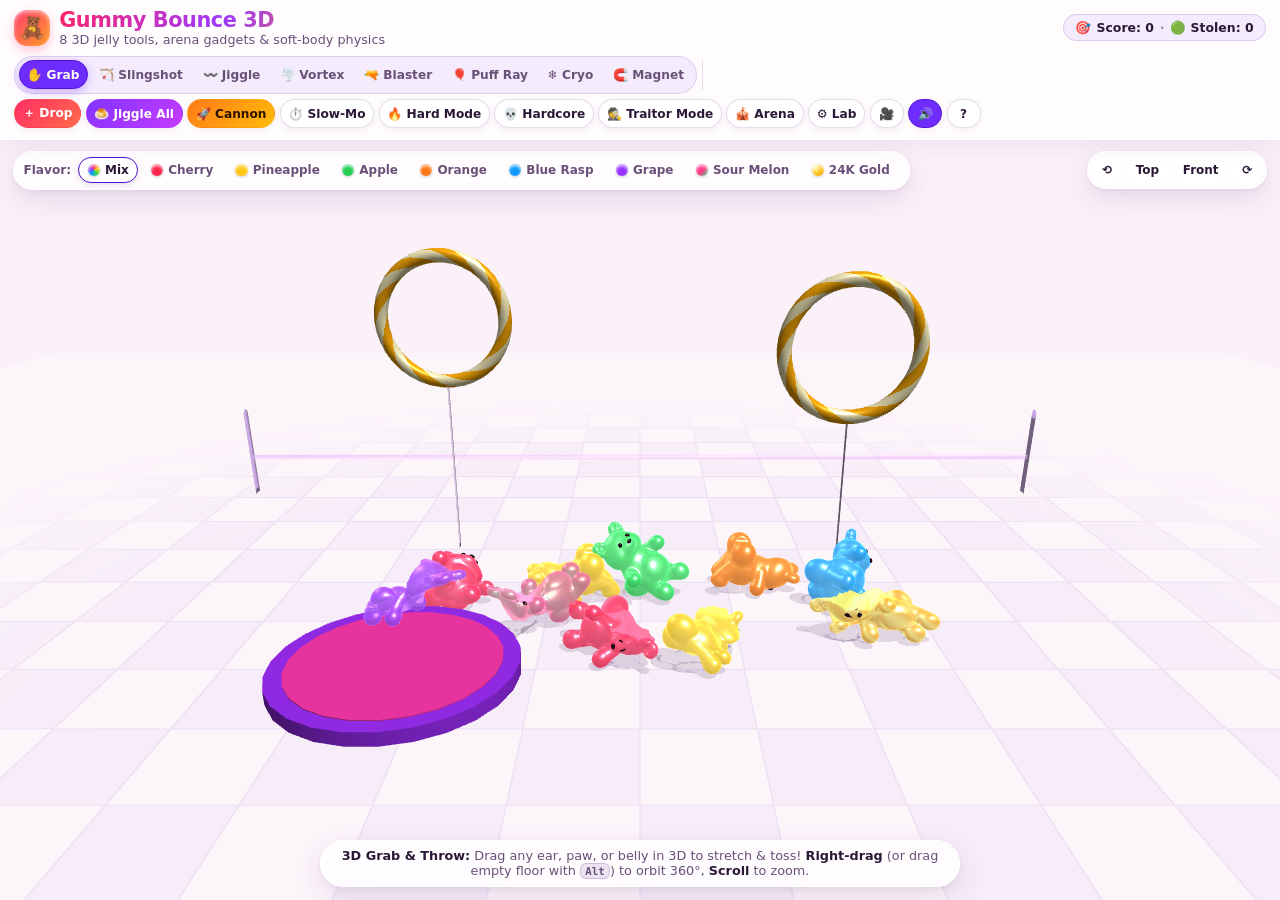
==== index.html @ 7313642c "Initial commit: Gummy Bounce 3D" ====
<!DOCTYPE html>
<html lang="en">
<head>
  <meta charset="utf-8">
  <meta name="viewport" content="width=device-width, initial-scale=1.0">
  <title>Gummy Bounce 3D — Squish, Jiggle &amp; Launch 3D Gummy Bears</title>
  <link rel="stylesheet" href="styles.css">
  <script type="module">
    if (!Object.hasOwn(HTMLElement.prototype, 'popover')) {
      import('https://unpkg.com/@oddbird/popover-polyfill@latest/dist/popover.min.js');
    }
    if (!('commandForElement' in HTMLButtonElement.prototype)) {
      import('https://esm.run/invokers-polyfill');
    }
  </script>
  <script defer src="audio.js"></script>
  <script defer src="mesh3d.js"></script>
  <script defer src="physics3d.js"></script>
  <script defer src="renderer3d.js"></script>
  <script defer src="app.js"></script>
</head>
<body>
  <header class="top-bar">
    <div class="brand">
      <span class="brand-icon" aria-hidden="true">🧸</span>
      <div class="brand-text">
        <h1>Gummy Bounce 3D</h1>
        <p class="subtitle">8 3D jelly tools, arena gadgets &amp; soft-body physics</p>
      </div>
    </div>

    <div class="score-badge" aria-label="Ring score and stolen bears">
      <span aria-hidden="true">🎯</span>
      <span>Score: <strong id="hoop-score">0</strong></span>
      <span id="combo-pill" class="combo-pill" hidden>x1</span>
      <span class="badge-sep" aria-hidden="true">·</span>
      <span id="stolen-badge-wrap" title="Bears stolen (60s Normal, 10s Hard, 4–7s Hardcore)"><span id="thief-badge-dot" aria-hidden="true">🟢</span> Stolen: <strong id="stolen-count">0</strong></span>
    </div>

    <div class="toolbar" id="main-toolbar" role="toolbar" focusgroup="toolbar wrap" aria-label="3D Gummy bear tools and arena actions" aria-controls="gummy-canvas">
      <div class="tool-group" role="group" aria-label="3D Interaction Tools">
        <button type="button" class="tool-btn" data-mode="grab" aria-pressed="true" title="Grab, stretch &amp; throw 3D limbs (Key 1)">
          <span aria-hidden="true">✋</span> Grab
        </button>
        <button type="button" class="tool-btn" data-mode="slingshot" aria-pressed="false" title="3D Slingshot catapult with arc preview (Key 2)">
          <span aria-hidden="true">🏹</span> Slingshot
        </button>
        <button type="button" class="tool-btn" data-mode="wave" aria-pressed="false" title="3D Bass-drop jiggle shockwaves (Key 3)">
          <span aria-hidden="true">〰️</span> Jiggle
        </button>
        <button type="button" class="tool-btn" data-mode="vortex" aria-pressed="false" title="3D Cotton-candy tornado funnel (Key 4)">
          <span aria-hidden="true">🌪️</span> Vortex
        </button>
        <button type="button" class="tool-btn" data-mode="gatling" aria-pressed="false" title="Rapid-fire 3D gummy blaster (Key 5)">
          <span aria-hidden="true">🔫</span> Blaster
        </button>
        <button type="button" class="tool-btn" data-mode="puff" aria-pressed="false" title="Puff inflate ray — over-inflate to pop into 3 mini bears! Alt to shrink (Key 6)">
          <span aria-hidden="true">🎈</span> Puff Ray
        </button>
        <button type="button" class="tool-btn" data-mode="cryo" aria-pressed="false" title="Cryo freeze into icy candy &amp; click to shatter (Key 7)">
          <span aria-hidden="true">❄️</span> Cryo
        </button>
        <button type="button" class="tool-btn" data-mode="magnet" aria-pressed="false" title="3D Magnet orb — clump bears &amp; release for Supernova blast! (Key 8)">
          <span aria-hidden="true">🧲</span> Magnet
        </button>
      </div>

      <span class="toolbar-sep" role="separator" aria-orientation="vertical"></span>

      <div class="action-group" role="group" aria-label="Quick Actions and Settings">
        <button type="button" id="btn-spawn" class="action-btn primary" title="Drop a new 3D gummy bear (Key N)">
          <span aria-hidden="true">＋</span> Drop
        </button>
        <button type="button" id="btn-jiggle-all" class="action-btn jelly" title="Jiggle every 3D bear at once (Space or Key J)">
          <span aria-hidden="true">🍮</span> Jiggle All
        </button>
        <button type="button" id="btn-launch-random" class="action-btn launch" title="Launch a bear toward the 3D hoops (Key L)">
          <span aria-hidden="true">🚀</span> Cannon
        </button>
        <button type="button" id="btn-slowmo" class="action-btn" aria-pressed="false" title="Bullet-time 0.28x slow motion (Key T)">
          <span aria-hidden="true">⏱️</span> Slow-Mo
        </button>
        <button type="button" id="btn-hard-mode" class="action-btn hard-mode-btn" aria-pressed="false" title="Hard Mode: Fast Red Man steals a bear every 10s! (Key H)">
          <span aria-hidden="true">🔥</span> Hard Mode
        </button>
        <button type="button" id="btn-hardcore-mode" class="action-btn hardcore-mode-btn" aria-pressed="false" title="Hardcore Mode: Red Man spawns every 4–7s — click him to shoo him away! (Key K)">
          <span aria-hidden="true">💀</span> Hardcore
        </button>
        <button type="button" id="btn-traitor-mode" class="action-btn traitor-mode-btn" aria-pressed="false" title="Traitor Mode: Spot the secret cannibal bear &amp; call the Purple Man! (Key M)">
          <span aria-hidden="true">🕵️</span> Traitor Mode
        </button>
        <button type="button" class="action-btn" commandfor="arena-popover" command="toggle-popover" title="Toggle 3D trampoline, sweeper, hoops, neon mode &amp; sugar coat">
          <span aria-hidden="true">🎪</span> Arena
        </button>
        <button type="button" class="action-btn" commandfor="jelly-lab-popover" command="toggle-popover" title="Tune 3D squishiness, bounce, gravity &amp; size">
          <span aria-hidden="true">⚙️</span> Lab
        </button>
        <button type="button" id="btn-cam-reset" class="icon-btn" aria-label="Reset 3D camera view" title="Reset 3D camera view (Key R)">
          <span aria-hidden="true">🎥</span>
        </button>
        <button type="button" id="btn-sound" class="icon-btn" aria-label="Sound effects" aria-pressed="true" title="Toggle sound effects">
          <span id="sound-icon" aria-hidden="true">🔊</span>
        </button>
        <button type="button" class="icon-btn" commandfor="help-popover" command="toggle-popover" aria-label="Controls and shortcuts" title="Controls and shortcuts">
          <span aria-hidden="true">?</span>
        </button>
      </div>
    </div>
  </header>

  <main class="stage-wrap">
    <canvas id="gummy-canvas" aria-label="3D interactive gummy bear physics arena. Use the 8 tools to grab, slingshot, jiggle, tornado-spin, rapid-fire, inflate, cryo-freeze, or magnet-launch 3D gummy bears. Right-drag or Alt-drag to orbit the 3D camera, scroll to zoom."></canvas>

    <aside class="flavor-dock" aria-label="3D Gummy bear flavors">
      <span class="dock-label">Flavor:</span>
      <div class="flavor-list" role="group" aria-label="Choose flavor to drop">
        <button type="button" class="flavor-chip" data-flavor="random" aria-pressed="true">
          <span class="swatch swatch-mix" aria-hidden="true"></span> Mix
        </button>
        <button type="button" class="flavor-chip" data-flavor="cherry" aria-pressed="false">
          <span class="swatch swatch-cherry" aria-hidden="true"></span> Cherry
        </button>
        <button type="button" class="flavor-chip" data-flavor="pineapple" aria-pressed="false">
          <span class="swatch swatch-pineapple" aria-hidden="true"></span> Pineapple
        </button>
        <button type="button" class="flavor-chip" data-flavor="apple" aria-pressed="false">
          <span class="swatch swatch-apple" aria-hidden="true"></span> Apple
        </button>
        <button type="button" class="flavor-chip" data-flavor="orange" aria-pressed="false">
          <span class="swatch swatch-orange" aria-hidden="true"></span> Orange
        </button>
        <button type="button" class="flavor-chip" data-flavor="raspberry" aria-pressed="false">
          <span class="swatch swatch-raspberry" aria-hidden="true"></span> Blue Rasp
        </button>
        <button type="button" class="flavor-chip" data-flavor="grape" aria-pressed="false">
          <span class="swatch swatch-grape" aria-hidden="true"></span> Grape
        </button>
        <button type="button" class="flavor-chip" data-flavor="watermelon" aria-pressed="false">
          <span class="swatch swatch-watermelon" aria-hidden="true"></span> Sour Melon
        </button>
        <button type="button" class="flavor-chip" data-flavor="gold" aria-pressed="false">
          <span class="swatch swatch-gold" aria-hidden="true"></span> 24K Gold
        </button>
      </div>
    </aside>

    <div class="camera-hud" aria-label="3D Camera quick controls">
      <button type="button" id="cam-left" class="cam-pill-btn" aria-label="Orbit camera left" title="Orbit left">⟲</button>
      <button type="button" id="cam-top" class="cam-pill-btn" aria-label="Top-down angle" title="Top angle">Top</button>
      <button type="button" id="cam-front" class="cam-pill-btn" aria-label="Front studio angle" title="Front angle">Front</button>
      <button type="button" id="cam-right" class="cam-pill-btn" aria-label="Orbit camera right" title="Orbit right">⟳</button>
    </div>

    <div id="traitor-hud" class="traitor-hud" role="region" aria-label="Traitor Mode Detective Bar" hidden>
      <span class="traitor-chip"><span aria-hidden="true">🕵️</span> Traitor Mode</span>
      <span id="traitor-suspect-text" class="traitor-suspect-text">Click a bear to mark suspect</span>
      <button type="button" id="btn-call-purple" class="purple-call-btn" title="Call the Purple Man to collect your suspected gummy bear (Key P)">
        <span aria-hidden="true">🟣</span> Call Purple Man
      </button>
    </div>

    <div id="hardcore-hud" class="hardcore-hud" role="region" aria-label="Hardcore Mode Defense Status" hidden>
      <span class="hardcore-chip"><span aria-hidden="true">💀</span> Hardcore (4–7s)</span>
      <span class="hardcore-status-text">Click the Red Man to shoo him away!</span>
      <span class="badge-sep" aria-hidden="true">·</span>
      <span>Repelled: <strong id="repelled-count">0</strong></span>
      <span class="badge-sep" aria-hidden="true">·</span>
      <span>Yellow Gifts: <strong id="yellow-gift-count">0</strong></span>
    </div>

    <p class="hint-pill" id="mode-hint">
      <strong>3D Grab &amp; Throw:</strong> Drag any ear, paw, or belly in 3D to stretch &amp; toss! <strong>Right-drag</strong> (or drag empty floor with <kbd>Alt</kbd>) to orbit 360°, <strong>Scroll</strong> to zoom.
    </p>
  </main>

  <div id="arena-popover" class="candy-popover" popover="auto">
    <h2>3D Arena Gadgets &amp; Style</h2>
    <div class="toggle-grid">
      <button type="button" id="tog-trampoline" class="gadget-toggle" aria-pressed="true">
        <span aria-hidden="true">🟣</span> Jelly Trampoline
      </button>
      <button type="button" id="tog-sweeper" class="gadget-toggle" aria-pressed="false">
        <span aria-hidden="true">🎡</span> Candy Sweeper Bar
      </button>
      <button type="button" id="tog-hoops" class="gadget-toggle" aria-pressed="true">
        <span aria-hidden="true">🎯</span> 3D Golden Hoops
      </button>
      <button type="button" id="tog-sugar" class="gadget-toggle" aria-pressed="false">
        <span aria-hidden="true">✨</span> Sour Sugar Coat
      </button>
      <button type="button" id="tog-neon" class="gadget-toggle" aria-pressed="false">
        <span aria-hidden="true">🌙</span> Neon Rave Mode
      </button>
      <button type="button" id="tog-hard-mode" class="gadget-toggle hard-toggle" aria-pressed="false">
        <span aria-hidden="true">🔥</span> Hard Mode (10s Red)
      </button>
      <button type="button" id="tog-hardcore-mode" class="gadget-toggle hardcore-toggle" aria-pressed="false">
        <span aria-hidden="true">💀</span> Hardcore (4–7s Click!)
      </button>
      <button type="button" id="tog-traitor-mode" class="gadget-toggle traitor-toggle" aria-pressed="false">
        <span aria-hidden="true">🕵️</span> Traitor Mode (60s)
      </button>
      <button type="button" id="btn-party-rain" class="gadget-action">
        <span aria-hidden="true">🎉</span> Gummy Rain (x8)
      </button>
      <button type="button" id="btn-summon-green" class="gadget-action green-action">
        <span aria-hidden="true">🏃‍♂️</span> Summon Bear Thief
      </button>
    </div>
  </div>

  <div id="jelly-lab-popover" class="candy-popover" popover="auto">
    <h2>3D Jelly Lab</h2>
    <div class="control-row">
      <label for="slider-jiggle">3D Wobble &amp; Squishiness <span id="val-jiggle">Juicy</span></label>
      <input type="range" id="slider-jiggle" min="15" max="95" value="65">
    </div>
    <div class="control-row">
      <label for="slider-bounce">3D Wall &amp; Floor Bounce <span id="val-bounce">78%</span></label>
      <input type="range" id="slider-bounce" min="20" max="98" value="78">
    </div>
    <div class="control-row">
      <label for="slider-gravity">Gravity <span id="val-gravity">1.0x</span></label>
      <input type="range" id="slider-gravity" min="0" max="180" value="100">
    </div>
    <div class="control-row">
      <label for="slider-size">Bear Scale <span id="val-size">1.00x</span></label>
      <input type="range" id="slider-size" min="65" max="155" value="100">
    </div>
    <div class="popover-actions">
      <button type="button" id="btn-zero-g" class="secondary-btn">Toggle Zero-G</button>
      <button type="button" id="btn-reset" class="danger-btn">Reset Pile</button>
    </div>
  </div>

  <div id="help-popover" class="candy-popover" popover="auto">
    <h2>8 3D Tools &amp; Camera Controls</h2>
    <ul class="help-list">
      <li><kbd>1</kbd> <strong>Grab:</strong> Pull ears, paws, snout, or feet in 3D &amp; flick to throw!</li>
      <li><kbd>2</kbd> <strong>Slingshot:</strong> Pull back in 3D to aim the trajectory beads &amp; launch!</li>
      <li><kbd>3</kbd> <strong>Jiggle Wand:</strong> Emit 3D spherical jelly shockwaves.</li>
      <li><kbd>4</kbd> <strong>Vortex:</strong> Summon a 3D cotton-candy tornado funnel!</li>
      <li><kbd>5</kbd> <strong>Blaster:</strong> Hold to rapid-fire 3D gummy bears at your cursor!</li>
      <li><kbd>6</kbd> <strong>Puff Ray:</strong> Inflate giant chonk bears until they POP into 3 mini bears! (<kbd>Alt</kbd> to shrink).</li>
      <li><kbd>7</kbd> <strong>Cryo Ray:</strong> Freeze bears into sliding ice-candy; click or slam to shatter!</li>
      <li><kbd>8</kbd> <strong>Magnet:</strong> Clump bears into a floating 3D ball &amp; release for a Supernova blast!</li>
      <li><strong>3D Camera &amp; Modes:</strong> <strong>Right-drag</strong>, <strong>Middle-drag</strong>, or <kbd>Alt</kbd>+drag to orbit 360°; <strong>Scroll</strong> to zoom; <kbd>R</kbd> resets view; <kbd>T</kbd> toggles Slow-Mo; <kbd>H</kbd> toggles <strong>Hard Mode</strong> (fast Red Man every 10s); <kbd>K</kbd> toggles <strong>Hardcore Mode</strong> (Red Man spawns every 4–7s — click him to make him flee, with a 10% chance he becomes the <strong>Yellow Man</strong> and gifts a bear before the <strong>Obtuse Man</strong> beats him up and runs away!); <kbd>M</kbd> toggles <strong>Traitor Mode</strong> (press <kbd>P</kbd> to <strong>Call Purple Man</strong>); and every <strong>2 minutes</strong>, the <strong>Golden Man</strong> descends from the sky with <strong>2 exclusive White gummy bears</strong>!</li>
    </ul>
  </div>

  <dialog id="victory-dialog" class="victory-dialog" closedby="any" aria-labelledby="victory-title">
    <div class="victory-crown" aria-hidden="true">🏆🟣🧸</div>
    <h2 id="victory-title">You Caught the Traitor!</h2>
    <p id="victory-summary" class="victory-summary">
      The Purple Man hauled away the sneaky Traitor gummy bear and saved your remaining candy crew!
    </p>
    <form method="dialog" class="victory-actions">
      <button type="submit" value="replay" class="victory-btn primary" autofocus>Play Traitor Mode Again</button>
      <button type="submit" value="freeplay" class="victory-btn secondary">Return to Free Play</button>
    </form>
  </dialog>

  <div id="toast-region" class="toast-region" role="region" aria-label="Notifications"></div>

  <p class="visually-hidden">Screen reader announcements</p>
  <div id="toast-live" class="visually-hidden" aria-live="assertive"></div>
  <p id="sr-announcer" class="visually-hidden" role="status" aria-live="polite"></p>
</body>
</html>
---- styles.css ----
@layer reset, base, components;

@layer reset {
  html, body, header, main, aside, div, h1, h2, p, ul, li, span, button, input, label, canvas {
    box-sizing: border-box;
    margin: 0;
    padding: 0;
  }

  ul {
    list-style: none;
  }

  button, input {
    font: inherit;
    color: inherit;
  }
}

@layer base {
  :root {
    --font-ui: "Segoe UI", system-ui, -apple-system, BlinkMacSystemFont, sans-serif;
    --glass-bg: rgb(255 255 255 / 0.80);
    --glass-border: rgb(255 255 255 / 0.94);
    --glass-shadow: 0 10px 28px rgb(105 45 120 / 0.13), 0 2px 6px rgb(105 45 120 / 0.07);
    --ink-strong: #2b1836;
    --ink-muted: #695078;
    --surface-pill: rgb(243 234 252 / 0.88);
    --btn-bg: #ffffff;
    --btn-border: rgb(150 110 180 / 0.24);
    --pressed-bg: #6f2cff;
    --pressed-ink: #ffffff;
    --pressed-border: #5112d6;
    --focus-ring: #7c3aed;
    --radius-pill: 999px;
    --radius-card: 22px;
  }

  :root[data-theme="neon"] {
    --glass-bg: rgb(22 12 38 / 0.82);
    --glass-border: rgb(165 95 255 / 0.34);
    --glass-shadow: 0 12px 32px rgb(0 0 0 / 0.55);
    --ink-strong: #f6eeff;
    --ink-muted: #bba6d9;
    --surface-pill: rgb(38 22 64 / 0.88);
    --btn-bg: rgb(44 26 74 / 0.92);
    --btn-border: rgb(180 120 255 / 0.28);
    --pressed-bg: #b833ff;
    --pressed-ink: #ffffff;
    --pressed-border: #e28cff;
    --focus-ring: #38bdf8;
  }

  html, body {
    block-size: 100dvh;
    inline-size: 100%;
    overflow: hidden;
    font-family: var(--font-ui);
    color: var(--ink-strong);
    background: #fcf1f8;
  }

  body {
    display: flex;
    flex-direction: column;
  }

  button:focus-visible,
  input:focus-visible {
    outline: 3px solid var(--focus-ring);
    outline-offset: 2px;
  }

  kbd {
    display: inline-block;
    padding-block: 0.08em;
    padding-inline: 0.4em;
    font-size: 0.84em;
    font-weight: 700;
    border-radius: 6px;
    background: rgb(130 90 165 / 0.16);
    border: 1px solid rgb(130 90 165 / 0.28);
  }

  .visually-hidden {
    position: absolute;
    inline-size: 1px;
    block-size: 1px;
    overflow: hidden;
    clip-path: inset(50%);
    white-space: nowrap;
  }
}

@layer components {
  .top-bar {
    position: relative;
    z-index: 10;
    display: flex;
    flex-wrap: wrap;
    align-items: center;
    justify-content: space-between;
    gap: 0.5rem 0.85rem;
    padding-block: 0.55rem;
    padding-inline: 0.9rem;
    background: var(--glass-bg);
    backdrop-filter: blur(16px);
    border-block-end: 1px solid var(--glass-border);
    box-shadow: 0 4px 20px rgb(80 30 100 / 0.08);
  }

  .brand {
    display: flex;
    align-items: center;
    gap: 0.55rem;
  }

  .brand-icon {
    display: grid;
    place-items: center;
    min-inline-size: 2.25rem;
    min-block-size: 2.25rem;
    font-size: 1.35rem;
    border-radius: 13px;
    background: linear-gradient(135deg, #ff3d6e, #ff9924);
    box-shadow: inset 0 2px 4px rgb(255 255 255 / 0.6), 0 4px 10px rgb(255 61 110 / 0.3);
  }

  .brand-text h1 {
    font-size: clamp(1rem, 0.9rem + 0.55vw, 1.3rem);
    font-weight: 800;
    letter-spacing: -0.02em;
    line-height: 1.1;
    background: linear-gradient(120deg, #ff2468, #9e38ff, #ff8400);
    -webkit-background-clip: text;
    background-clip: text;
    color: transparent;
  }

  .subtitle {
    font-size: clamp(0.7rem, 0.66rem + 0.18vw, 0.8rem);
    color: var(--ink-muted);
    font-weight: 500;
  }

  .score-badge {
    display: inline-flex;
    align-items: center;
    gap: 0.36rem;
    padding-block: 0.3rem;
    padding-inline: 0.68rem;
    border-radius: var(--radius-pill);
    background: var(--surface-pill);
    border: 1px solid var(--btn-border);
    font-size: 0.78rem;
    font-weight: 700;
  }

  .badge-sep {
    opacity: 0.45;
  }

  .combo-pill:not([hidden]) {
    display: inline-block;
    padding-block: 0.08rem;
    padding-inline: 0.44rem;
    border-radius: var(--radius-pill);
    background: linear-gradient(135deg, #ff7b00, #ffcc00);
    color: #2c1200;
    font-size: 0.75rem;
    font-weight: 800;
  }

  .toolbar {
    display: flex;
    flex-wrap: wrap;
    align-items: center;
    gap: 0.35rem;
    max-inline-size: 100%;
    padding-block: 0.1rem;
  }

  .tool-group {
    display: inline-flex;
    flex-wrap: wrap;
    align-items: center;
    gap: 0.15rem;
    padding: 0.2rem;
    border-radius: var(--radius-pill);
    background: var(--surface-pill);
    border: 1px solid var(--btn-border);
  }

  .toolbar-sep {
    align-self: stretch;
    margin-block: 0.25rem;
    border-inline-start: 1px solid var(--btn-border);
  }

  .action-group {
    display: inline-flex;
    flex-wrap: wrap;
    align-items: center;
    gap: 0.28rem;
  }

  .tool-btn,
  .action-btn,
  .icon-btn {
    min-inline-size: 28px;
    min-block-size: 29px;
    padding-block: 0.28rem;
    padding-inline: 0.48rem;
    border-radius: var(--radius-pill);
    font-size: 0.76rem;
    font-weight: 700;
    cursor: pointer;
    white-space: nowrap;
  }

  .tool-btn {
    border: 1px solid transparent;
    background: transparent;
    color: var(--ink-muted);
  }

  .tool-btn[aria-pressed="true"] {
    background: var(--pressed-bg);
    color: var(--pressed-ink);
    border-color: var(--pressed-border);
    box-shadow: 0 3px 10px rgb(111 44 255 / 0.32);
  }

  .action-btn,
  .icon-btn {
    border: 1px solid var(--btn-border);
    background: var(--btn-bg);
    color: var(--ink-strong);
    box-shadow: 0 2px 6px rgb(75 30 95 / 0.08);
  }

  .icon-btn {
    min-inline-size: 34px;
    padding-inline: 0.45rem;
    display: inline-grid;
    place-items: center;
  }

  .action-btn.primary {
    background: linear-gradient(135deg, #ff2e63, #ff6b4a);
    color: #ffffff;
    border-color: transparent;
  }

  .action-btn.jelly {
    background: linear-gradient(135deg, #8433ff, #c43cff);
    color: #ffffff;
    border-color: transparent;
  }

  .action-btn.launch {
    background: linear-gradient(135deg, #ff7a18, #ffbc0a);
    color: #2b1300;
    border-color: transparent;
  }

  .action-btn[aria-pressed="true"],
  .icon-btn[aria-pressed="true"] {
    background: var(--pressed-bg);
    color: var(--pressed-ink);
    border-color: var(--pressed-border);
  }

  .hard-mode-btn[aria-pressed="true"],
  .hard-toggle[aria-pressed="true"] {
    background: #dc2626;
    color: #ffffff;
    border-color: #7f1d1d;
    box-shadow: 0 3px 12px rgb(220 38 38 / 0.42), inset 0 0 0 1px rgb(255 255 255 / 0.28);
  }

  :root[data-theme="neon"] .hard-mode-btn[aria-pressed="true"],
  :root[data-theme="neon"] .hard-toggle[aria-pressed="true"] {
    background: #ef4444;
    color: #ffffff;
    border-color: #fca5a5;
  }

  .hardcore-mode-btn[aria-pressed="true"],
  .hardcore-toggle[aria-pressed="true"] {
    background: #991b1b;
    color: #fff7ed;
    border-color: #450a0a;
    box-shadow: 0 3px 12px rgb(153 27 27 / 0.48), inset 0 0 0 1px rgb(253 224 71 / 0.55);
  }

  :root[data-theme="neon"] .hardcore-mode-btn[aria-pressed="true"],
  :root[data-theme="neon"] .hardcore-toggle[aria-pressed="true"] {
    background: #b91c1c;
    color: #fefce8;
    border-color: #fde047;
  }

  .traitor-mode-btn[aria-pressed="true"],
  .traitor-toggle[aria-pressed="true"] {
    background: #7e22ce;
    color: #ffffff;
    border-color: #4c1d95;
    box-shadow: 0 3px 12px rgb(126 34 206 / 0.44), inset 0 0 0 1px rgb(255 255 255 / 0.3);
  }

  :root[data-theme="neon"] .traitor-mode-btn[aria-pressed="true"],
  :root[data-theme="neon"] .traitor-toggle[aria-pressed="true"] {
    background: #9333ea;
    color: #ffffff;
    border-color: #e9d5ff;
  }

  @media (pointer: coarse) {
    .tool-btn,
    .action-btn,
    .icon-btn {
      min-inline-size: 2.5rem;
      min-block-size: 2.5rem;
    }
  }

  @media (prefers-reduced-motion: no-preference) {
    .tool-btn,
    .action-btn,
    .icon-btn,
    .flavor-chip,
    .cam-pill-btn,
    .gadget-toggle {
      transition: transform 0.12s ease, background-color 0.15s ease, color 0.15s ease, box-shadow 0.15s ease;
    }
  }

  @media (hover: hover) {
    .tool-btn:hover:not(:disabled):not([aria-pressed="true"]) {
      background: rgb(150 110 190 / 0.14);
      color: var(--ink-strong);
    }

    .action-btn:hover:not(:disabled),
    .icon-btn:hover:not(:disabled),
    .cam-pill-btn:hover:not(:disabled) {
      transform: translateY(-1px);
      box-shadow: 0 5px 14px rgb(80 35 105 / 0.16);
    }

    .flavor-chip:hover:not(:disabled):not([aria-pressed="true"]) {
      background: rgb(150 110 190 / 0.14);
      color: var(--ink-strong);
    }
  }

  .stage-wrap {
    position: relative;
    flex: 1;
    min-block-size: 0;
    inline-size: 100%;
  }

  #gummy-canvas {
    display: block;
    inline-size: 100%;
    block-size: 100%;
    cursor: grab;
    touch-action: none;
    -webkit-user-select: none;
    user-select: none;
  }

  #gummy-canvas.is-dragging {
    cursor: grabbing;
  }

  #gummy-canvas.cursor-aim {
    cursor: crosshair;
  }

  #gummy-canvas.cursor-target-thief {
    cursor: pointer;
  }

  .flavor-dock {
    position: absolute;
    inset-block-start: 0.7rem;
    inset-inline-start: 0.8rem;
    z-index: 6;
    display: flex;
    align-items: center;
    flex-wrap: wrap;
    gap: 0.3rem;
    max-inline-size: calc(100% - 1.6rem);
    padding-block: 0.34rem;
    padding-inline: 0.6rem;
    border-radius: var(--radius-pill);
    background: var(--glass-bg);
    backdrop-filter: blur(12px);
    border: 1px solid var(--glass-border);
    box-shadow: var(--glass-shadow);
  }

  .dock-label {
    font-size: 0.76rem;
    font-weight: 700;
    color: var(--ink-muted);
    margin-inline-end: 0.15rem;
  }

  .flavor-list {
    display: flex;
    flex-wrap: wrap;
    gap: 0.22rem;
  }

  .flavor-chip {
    display: inline-flex;
    align-items: center;
    gap: 0.32rem;
    min-block-size: 26px;
    border: 1px solid transparent;
    background: transparent;
    padding-block: 0.2rem;
    padding-inline: 0.52rem;
    border-radius: var(--radius-pill);
    font-size: 0.75rem;
    font-weight: 700;
    color: var(--ink-muted);
    cursor: pointer;
  }

  .flavor-chip[aria-pressed="true"] {
    background: var(--btn-bg);
    color: var(--ink-strong);
    border-color: var(--pressed-border);
    box-shadow: 0 2px 6px rgb(90 35 120 / 0.15);
  }

  .swatch {
    inline-size: 0.76rem;
    block-size: 0.76rem;
    border-radius: 50%;
    box-shadow: inset 0 2px 3px rgb(255 255 255 / 0.75), 0 1px 3px rgb(0 0 0 / 0.2);
  }

  .swatch-mix { background: conic-gradient(#ff2450, #ffcc00, #25d655, #0e9bff, #9836ff, #ff2450); }
  .swatch-cherry { background: #ff224c; }
  .swatch-pineapple { background: #ffc814; }
  .swatch-apple { background: #22cf52; }
  .swatch-orange { background: #ff7714; }
  .swatch-raspberry { background: #0e98ff; }
  .swatch-grape { background: #9632ff; }
  .swatch-watermelon { background: linear-gradient(135deg, #ff3888 55%, #2ae878 100%); }
  .swatch-gold { background: radial-gradient(circle at 30% 30%, #fff8b8, #ffb703 65%, #b87400); }

  .camera-hud {
    position: absolute;
    inset-block-start: 0.7rem;
    inset-inline-end: 0.8rem;
    z-index: 6;
    display: inline-flex;
    gap: 0.25rem;
    padding: 0.26rem;
    border-radius: var(--radius-pill);
    background: var(--glass-bg);
    backdrop-filter: blur(12px);
    border: 1px solid var(--glass-border);
    box-shadow: var(--glass-shadow);
  }

  .cam-pill-btn {
    min-inline-size: 28px;
    min-block-size: 28px;
    padding-inline: 0.55rem;
    border-radius: var(--radius-pill);
    border: 1px solid transparent;
    background: var(--btn-bg);
    font-size: 0.75rem;
    font-weight: 700;
    cursor: pointer;
  }

  .traitor-hud {
    position: absolute;
    inset-block-end: 3.65rem;
    inset-inline-start: 50%;
    transform: translateX(-50%);
    z-index: 7;
    display: flex;
    align-items: center;
    flex-wrap: wrap;
    justify-content: center;
    gap: 0.55rem;
    max-inline-size: min(95%, 52rem);
    padding-block: 0.42rem;
    padding-inline: 0.75rem;
    border-radius: var(--radius-pill);
    background: rgb(28 11 52 / 0.90);
    backdrop-filter: blur(14px);
    border: 2px solid #a855f7;
    box-shadow: 0 10px 28px rgb(46 10 88 / 0.42);
    color: #faf5ff;
    font-size: 0.8rem;
  }

  .traitor-hud[hidden] {
    display: none;
  }

  .traitor-chip {
    display: inline-flex;
    align-items: center;
    gap: 0.3rem;
    padding-block: 0.18rem;
    padding-inline: 0.55rem;
    border-radius: var(--radius-pill);
    background: rgb(168 85 247 / 0.28);
    border: 1px solid rgb(216 180 254 / 0.45);
    font-weight: 800;
    color: #f3e8ff;
  }

  .traitor-suspect-text {
    font-weight: 700;
    color: #f5d0fe;
  }

  .purple-call-btn {
    display: inline-flex;
    align-items: center;
    gap: 0.35rem;
    min-inline-size: 28px;
    min-block-size: 30px;
    padding-block: 0.28rem;
    padding-inline: 0.78rem;
    border-radius: var(--radius-pill);
    border: 1px solid #f3e8ff;
    background: linear-gradient(135deg, #7e22ce, #a855f7);
    color: #ffffff;
    font-size: 0.8rem;
    font-weight: 800;
    cursor: pointer;
    box-shadow: 0 3px 12px rgb(147 51 234 / 0.48);
  }

  .purple-call-btn[data-targeting="true"] {
    background: linear-gradient(135deg, #c026d3, #9333ea);
    border-color: #fde047;
    box-shadow: 0 0 0 3px rgb(250 204 21 / 0.45), 0 4px 14px rgb(192 38 211 / 0.55);
  }

  .purple-call-btn[aria-disabled="true"] {
    opacity: 0.55;
    cursor: not-allowed;
  }

  .hardcore-hud {
    position: absolute;
    inset-block-end: 3.65rem;
    inset-inline-start: 50%;
    transform: translateX(-50%);
    z-index: 7;
    display: flex;
    align-items: center;
    flex-wrap: wrap;
    justify-content: center;
    gap: 0.5rem;
    max-inline-size: min(95%, 52rem);
    padding-block: 0.42rem;
    padding-inline: 0.8rem;
    border-radius: var(--radius-pill);
    background: rgb(42 10 14 / 0.92);
    backdrop-filter: blur(14px);
    border: 2px solid #ef4444;
    box-shadow: 0 10px 28px rgb(69 10 10 / 0.45);
    color: #fff7ed;
    font-size: 0.8rem;
  }

  .hardcore-hud[hidden] {
    display: none;
  }

  .hardcore-chip {
    display: inline-flex;
    align-items: center;
    gap: 0.3rem;
    padding-block: 0.16rem;
    padding-inline: 0.52rem;
    border-radius: var(--radius-pill);
    background: rgb(239 68 68 / 0.28);
    border: 1px solid rgb(253 224 71 / 0.55);
    font-weight: 800;
    color: #fef08a;
  }

  .hardcore-status-text {
    font-weight: 700;
    color: #fed7aa;
  }

  .hint-pill {
    position: absolute;
    inset-block-end: 0.8rem;
    inset-inline-start: 50%;
    transform: translateX(-50%);
    z-index: 5;
    padding-block: 0.42rem;
    padding-inline: 0.95rem;
    border-radius: var(--radius-pill);
    background: var(--glass-bg);
    backdrop-filter: blur(12px);
    border: 1px solid var(--glass-border);
    box-shadow: var(--glass-shadow);
    font-size: 0.8rem;
    color: var(--ink-muted);
    text-align: center;
    pointer-events: none;
    max-inline-size: min(94%, 48rem);
  }

  .hint-pill strong {
    color: var(--ink-strong);
  }

  .candy-popover {
    margin: auto;
    inset-block-start: 4.6rem;
    inset-block-end: auto;
    inset-inline-end: 0.9rem;
    inset-inline-start: auto;
    inline-size: min(22.5rem, calc(100vw - 1.8rem));
    padding: 1.1rem 1.2rem;
    border: 1px solid var(--glass-border);
    border-radius: var(--radius-card);
    background: var(--glass-bg);
    backdrop-filter: blur(22px);
    box-shadow: var(--glass-shadow);
    color: var(--ink-strong);
  }

  [popover]:is(:popover-open, .\:popover-open) {
    display: grid;
    gap: 0.78rem;
  }

  [interestfor] {
    interest-delay: 0.2s 0.1s;
  }

  :root:has(:interest-source) [interestfor] {
    interest-delay-start: 0s;
  }

  [popover="hint"] {
    inset: auto;
    margin: 0.35rem 0;
    padding: 0.35rem 0.65rem;
    border-radius: 8px;
    border: 1px solid var(--glass-border);
    background: var(--ink-strong);
    color: var(--btn-bg);
    font-size: 0.76rem;
    font-weight: 600;
    position-area: block-end;
    position-try-fallbacks: flip-block;
  }

  .candy-popover h2 {
    font-size: 1.02rem;
    font-weight: 800;
  }

  .toggle-grid {
    display: grid;
    grid-template-columns: 1fr 1fr;
    gap: 0.45rem;
  }

  .gadget-toggle,
  .gadget-action {
    min-block-size: 2.35rem;
    padding: 0.45rem 0.6rem;
    border-radius: 13px;
    border: 1px solid var(--btn-border);
    background: var(--btn-bg);
    font-size: 0.8rem;
    font-weight: 700;
    text-align: start;
    cursor: pointer;
  }

  .gadget-toggle[aria-pressed="true"] {
    background: var(--pressed-bg);
    color: var(--pressed-ink);
    border-color: var(--pressed-border);
  }

  .gadget-action {
    background: linear-gradient(135deg, #ff3366, #ff8c24);
    color: #ffffff;
    border-color: transparent;
  }

  .gadget-action.green-action {
    grid-column: 1 / -1;
    background: linear-gradient(135deg, #109838, #28d85c);
    color: #062810;
    text-align: center;
  }

  .control-row {
    display: grid;
    gap: 0.28rem;
  }

  .control-row label {
    display: flex;
    justify-content: space-between;
    font-size: 0.82rem;
    font-weight: 600;
    color: var(--ink-muted);
  }

  .control-row label span {
    color: var(--ink-strong);
    font-weight: 800;
  }

  .control-row input[type="range"] {
    inline-size: 100%;
    accent-color: var(--pressed-bg);
    cursor: pointer;
  }

  .popover-actions {
    display: flex;
    gap: 0.5rem;
    padding-block-start: 0.2rem;
  }

  .secondary-btn,
  .danger-btn {
    flex: 1;
    min-block-size: 2.2rem;
    padding-block: 0.44rem;
    padding-inline: 0.7rem;
    border-radius: 12px;
    font-size: 0.8rem;
    font-weight: 700;
    cursor: pointer;
    border: 1px solid var(--btn-border);
    background: var(--btn-bg);
  }

  .danger-btn {
    border-color: rgb(235 60 95 / 0.38);
    color: #e02850;
  }

  .help-list {
    display: grid;
    gap: 0.42rem;
    font-size: 0.8rem;
    line-height: 1.38;
    color: var(--ink-muted);
  }

  .help-list strong {
    color: var(--ink-strong);
  }

  .toast-item {
    position: fixed;
    inset-block-start: auto;
    inset-block-end: calc(3.4rem + var(--toast-offset, 0px));
    inset-inline-start: auto;
    inset-inline-end: 1rem;
    margin: 0;
    inline-size: auto;
    max-inline-size: min(22rem, calc(100vw - 2rem));
    padding: 0.72rem 0.9rem;
    border-radius: 16px;
    border: 2px solid #22c55e;
    background: rgb(16 36 24 / 0.94);
    color: #ecfdf5;
    box-shadow: 0 12px 30px rgb(6 32 16 / 0.38);
  }

  .toast-item[popover]:is(:popover-open, .\:popover-open) {
    display: flex;
    align-items: center;
    gap: 0.65rem;
  }

  @media (prefers-reduced-motion: no-preference) {
    .toast-item {
      opacity: 0;
      transform: translateY(10px);
      transition: opacity 0.22s ease, transform 0.22s ease, inset-block-end 0.2s ease, display 0.22s ease, overlay 0.22s ease;
      transition-behavior: allow-discrete;
    }

    .toast-item[popover]:is(:popover-open, .\:popover-open) {
      opacity: 1;
      transform: translateY(0);
    }

    @starting-style {
      .toast-item[popover]:is(:popover-open, .\:popover-open) {
        opacity: 0;
        transform: translateY(12px);
      }
    }
  }

  .toast-icon {
    font-size: 1.25rem;
    line-height: 1;
  }

  .toast-text {
    font-size: 0.88rem;
    font-weight: 800;
    line-height: 1.35;
  }

  .toast-item[data-variant="blue"] {
    border-color: #3b82f6;
    background: rgb(14 28 54 / 0.95);
    color: #eff6ff;
    box-shadow: 0 12px 30px rgb(8 20 48 / 0.42);
  }

  .toast-item[data-variant="red"] {
    border-color: #ef4444;
    background: rgb(48 12 18 / 0.95);
    color: #fef2f2;
    box-shadow: 0 12px 30px rgb(44 6 12 / 0.46);
  }

  .toast-close {
    min-inline-size: 26px;
    min-block-size: 26px;
    margin-inline-start: auto;
    padding-inline: 0.45rem;
    border-radius: 8px;
    border: 1px solid rgb(134 239 172 / 0.38);
    background: rgb(34 197 94 / 0.18);
    color: #ecfdf5;
    font-size: 0.78rem;
    font-weight: 800;
    cursor: pointer;
  }

  .toast-item[data-variant="blue"] .toast-close {
    border-color: rgb(147 197 253 / 0.42);
    background: rgb(59 130 246 / 0.22);
    color: #eff6ff;
  }

  .toast-item[data-variant="red"] .toast-close {
    border-color: rgb(252 165 165 / 0.45);
    background: rgb(239 68 68 / 0.24);
    color: #fef2f2;
  }

  .toast-item[data-variant="purple"] {
    border-color: #a855f7;
    background: rgb(32 12 56 / 0.95);
    color: #faf5ff;
    box-shadow: 0 12px 30px rgb(26 6 48 / 0.48);
  }

  .toast-item[data-variant="purple"] .toast-close {
    border-color: rgb(216 180 254 / 0.45);
    background: rgb(168 85 247 / 0.24);
    color: #faf5ff;
  }

  .toast-item[data-variant="gold"] {
    border-color: #fbbf24;
    background: rgb(44 30 6 / 0.95);
    color: #fffbeb;
    box-shadow: 0 12px 30px rgb(52 32 4 / 0.48);
  }

  .toast-item[data-variant="gold"] .toast-close {
    border-color: rgb(253 230 138 / 0.48);
    background: rgb(245 158 11 / 0.26);
    color: #fffbeb;
  }

  .toast-item[data-variant="yellow"] {
    border-color: #facc15;
    background: rgb(46 36 6 / 0.96);
    color: #fefce8;
    box-shadow: 0 12px 30px rgb(54 40 4 / 0.48);
  }

  .toast-item[data-variant="yellow"] .toast-close {
    border-color: rgb(254 240 138 / 0.52);
    background: rgb(234 179 8 / 0.26);
    color: #fefce8;
  }

  .toast-item[data-variant="obtuse"] {
    border-color: #818cf8;
    background: rgb(18 24 52 / 0.96);
    color: #eef2ff;
    box-shadow: 0 12px 30px rgb(10 15 38 / 0.52);
  }

  .toast-item[data-variant="obtuse"] .toast-close {
    border-color: rgb(199 210 254 / 0.48);
    background: rgb(99 102 241 / 0.26);
    color: #eef2ff;
  }

  dialog:modal {
    overscroll-behavior: contain;
  }

  dialog::backdrop {
    overflow: hidden;
    overscroll-behavior: contain;
    background-color: rgb(18 8 34 / 0.62);
    backdrop-filter: blur(5px);
  }

  .victory-dialog {
    margin: auto;
    inline-size: min(26rem, calc(100vw - 2rem));
    padding: 1.5rem 1.45rem;
    border-radius: 22px;
    border: 2px solid #a855f7;
    background: var(--glass-bg);
    backdrop-filter: blur(22px);
    box-shadow: 0 22px 54px rgb(28 8 54 / 0.45);
    color: var(--ink-strong);
    text-align: center;
  }

  .victory-dialog[open] {
    display: grid;
    gap: 0.85rem;
  }

  .victory-crown {
    font-size: 2.25rem;
    line-height: 1.1;
  }

  .victory-dialog h2 {
    font-size: 1.38rem;
    font-weight: 900;
    letter-spacing: -0.015em;
  }

  .victory-summary {
    font-size: 0.92rem;
    line-height: 1.45;
    color: var(--ink-muted);
  }

  .victory-summary strong {
    color: var(--ink-strong);
  }

  .victory-actions {
    display: flex;
    flex-wrap: wrap;
    justify-content: center;
    gap: 0.55rem;
    padding-block-start: 0.35rem;
  }

  .victory-btn {
    min-inline-size: 2.5rem;
    min-block-size: 2.5rem;
    padding-block: 0.52rem;
    padding-inline: 1rem;
    border-radius: var(--radius-pill);
    font-size: 0.85rem;
    font-weight: 800;
    cursor: pointer;
    border: 1px solid var(--btn-border);
    background: var(--btn-bg);
    color: var(--ink-strong);
  }

  .victory-btn.primary {
    background: linear-gradient(135deg, #7e22ce, #a855f7);
    border-color: #581c87;
    color: #ffffff;
    box-shadow: 0 6px 18px rgb(126 34 206 / 0.36);
  }

  @media (forced-colors: active) {
    .tool-btn,
    .action-btn,
    .icon-btn,
    .gadget-toggle {
      color: ButtonText;
      border-color: ButtonText;
    }

    .tool-btn[aria-pressed="true"],
    .action-btn[aria-pressed="true"],
    .icon-btn[aria-pressed="true"],
    .gadget-toggle[aria-pressed="true"] {
      background: Highlight;
      color: HighlightText;
      border-color: Highlight;
    }
  }

  @media (max-width: 820px) {
    .subtitle {
      display: none;
    }
    .camera-hud {
      inset-block-start: auto;
      inset-block-end: 3.2rem;
    }
  }
}
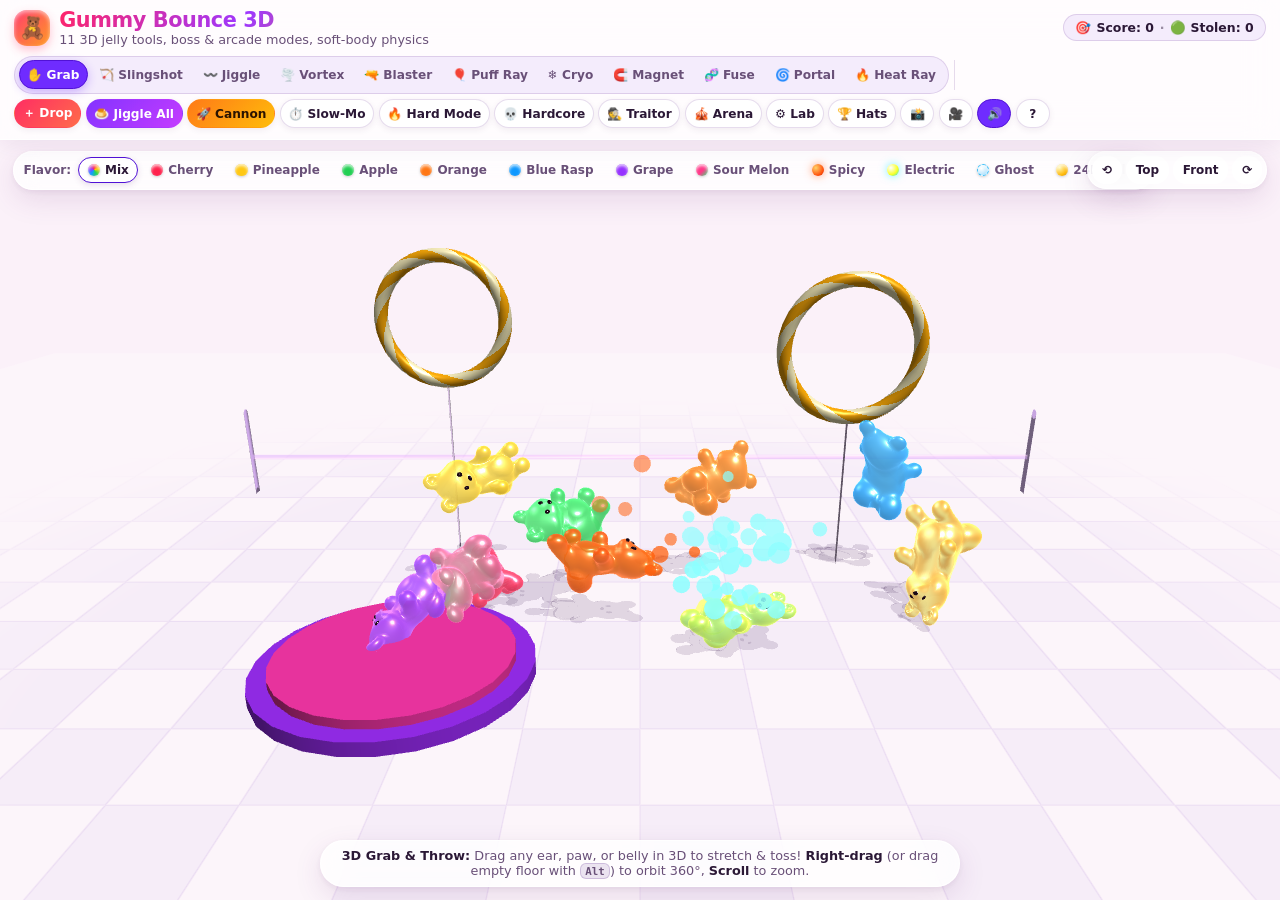
==== commit 11eb9f83: "feat: add new tools, boss/arcade/survival modes, gadgets, special flavors, progression, hats, photo " ====
--- a/index.html
+++ b/index.html
@@ -17,6 +17,7 @@
   <script defer src="mesh3d.js"></script>
   <script defer src="physics3d.js"></script>
   <script defer src="renderer3d.js"></script>
+  <script defer src="progression.js"></script>
   <script defer src="app.js"></script>
 </head>
 <body>
@@ -25,7 +26,7 @@
       <span class="brand-icon" aria-hidden="true">🧸</span>
       <div class="brand-text">
         <h1>Gummy Bounce 3D</h1>
-        <p class="subtitle">8 3D jelly tools, arena gadgets &amp; soft-body physics</p>
+        <p class="subtitle">11 3D jelly tools, boss &amp; arcade modes, soft-body physics</p>
       </div>
     </div>
 
@@ -63,6 +64,15 @@
         <button type="button" class="tool-btn" data-mode="magnet" aria-pressed="false" title="3D Magnet orb — clump bears &amp; release for Supernova blast! (Key 8)">
           <span aria-hidden="true">🧲</span> Magnet
         </button>
+        <button type="button" class="tool-btn" data-mode="fuse" aria-pressed="false" title="Sticky Glue &amp; Fusion — click near 2+ bears to fuse a Mega-Bear, or glue 1 bear to a wall/ceiling! (Key 9)">
+          <span aria-hidden="true">🧬</span> Fuse
+        </button>
+        <button type="button" class="tool-btn" data-mode="portal" aria-pressed="false" title="Portal Gun — click to place Cyan &amp; Orange 3D portals! Alt-click to clear (Key 0)">
+          <span aria-hidden="true">🌀</span> Portal
+        </button>
+        <button type="button" class="tool-btn" data-mode="heat" aria-pressed="false" title="Heat Laser — melt bears stretchy &amp; pop them like popcorn! (Key -)">
+          <span aria-hidden="true">🔥</span> Heat Ray
+        </button>
       </div>
 
       <span class="toolbar-sep" role="separator" aria-orientation="vertical"></span>
@@ -87,14 +97,20 @@
           <span aria-hidden="true">💀</span> Hardcore
         </button>
         <button type="button" id="btn-traitor-mode" class="action-btn traitor-mode-btn" aria-pressed="false" title="Traitor Mode: Spot the secret cannibal bear &amp; call the Purple Man! (Key M)">
-          <span aria-hidden="true">🕵️</span> Traitor Mode
-        </button>
-        <button type="button" class="action-btn" commandfor="arena-popover" command="toggle-popover" title="Toggle 3D trampoline, sweeper, hoops, neon mode &amp; sugar coat">
+          <span aria-hidden="true">🕵️</span> Traitor
+        </button>
+        <button type="button" class="action-btn" commandfor="arena-popover" command="toggle-popover" title="Toggle 3D gadgets, Boss Fight, Time-Attack &amp; Wave Survival">
           <span aria-hidden="true">🎪</span> Arena
         </button>
         <button type="button" class="action-btn" commandfor="jelly-lab-popover" command="toggle-popover" title="Tune 3D squishiness, bounce, gravity &amp; size">
           <span aria-hidden="true">⚙️</span> Lab
         </button>
+        <button type="button" class="action-btn" commandfor="trophies-popover" command="toggle-popover" title="High Scores, Achievements &amp; 3D Bear Hats">
+          <span aria-hidden="true">🏆</span> Hats
+        </button>
+        <button type="button" id="btn-photo-mode" class="icon-btn" aria-label="Photo Mode" aria-pressed="false" title="Photo Mode — freeze frame, orbit &amp; download PNG (Key C)">
+          <span aria-hidden="true">📸</span>
+        </button>
         <button type="button" id="btn-cam-reset" class="icon-btn" aria-label="Reset 3D camera view" title="Reset 3D camera view (Key R)">
           <span aria-hidden="true">🎥</span>
         </button>
@@ -109,7 +125,7 @@
   </header>
 
   <main class="stage-wrap">
-    <canvas id="gummy-canvas" aria-label="3D interactive gummy bear physics arena. Use the 8 tools to grab, slingshot, jiggle, tornado-spin, rapid-fire, inflate, cryo-freeze, or magnet-launch 3D gummy bears. Right-drag or Alt-drag to orbit the 3D camera, scroll to zoom."></canvas>
+    <canvas id="gummy-canvas" aria-label="3D interactive gummy bear physics arena."></canvas>
 
     <aside class="flavor-dock" aria-label="3D Gummy bear flavors">
       <span class="dock-label">Flavor:</span>
@@ -138,6 +154,15 @@
         <button type="button" class="flavor-chip" data-flavor="watermelon" aria-pressed="false">
           <span class="swatch swatch-watermelon" aria-hidden="true"></span> Sour Melon
         </button>
+        <button type="button" class="flavor-chip" data-flavor="cinnamon" aria-pressed="false" title="Fire trail &amp; turbo bounce!">
+          <span class="swatch swatch-cinnamon" aria-hidden="true"></span> Spicy
+        </button>
+        <button type="button" class="flavor-chip" data-flavor="electric" aria-pressed="false" title="Zaps nearby bears on impact!">
+          <span class="swatch swatch-electric" aria-hidden="true"></span> Electric
+        </button>
+        <button type="button" class="flavor-chip" data-flavor="ghost" aria-pressed="false" title="Semi-transparent &amp; phases through walls!">
+          <span class="swatch swatch-ghost" aria-hidden="true"></span> Ghost
+        </button>
         <button type="button" class="flavor-chip" data-flavor="gold" aria-pressed="false">
           <span class="swatch swatch-gold" aria-hidden="true"></span> 24K Gold
         </button>
@@ -168,13 +193,46 @@
       <span>Yellow Gifts: <strong id="yellow-gift-count">0</strong></span>
     </div>
 
+    <div id="boss-hud" class="mode-hud boss-hud" role="region" aria-label="Boss Fight Status" hidden>
+      <span class="mode-chip boss-chip">👹 GIANT OBTUSE BOSS</span>
+      <div class="boss-hp-track" aria-label="Boss health bar">
+        <div id="boss-hp-fill" class="boss-hp-fill" style="width: 100%"></div>
+      </div>
+      <strong id="boss-hp-text">100 / 100</strong>
+      <span class="mode-sub">Slingshot or Blast bears at him!</span>
+    </div>
+
+    <div id="timeattack-hud" class="mode-hud timeattack-hud" role="region" aria-label="Time-Attack Status" hidden>
+      <span class="mode-chip ta-chip">⏱️ TIME ATTACK</span>
+      <span>Time: <strong id="ta-timer">60.0s</strong></span>
+      <span class="badge-sep" aria-hidden="true">·</span>
+      <span>Round: <strong id="ta-score">0</strong></span>
+      <span class="badge-sep" aria-hidden="true">·</span>
+      <span>Best: <strong id="ta-best">0</strong></span>
+    </div>
+
+    <div id="survival-hud" class="mode-hud survival-hud" role="region" aria-label="Wave Survival Status" hidden>
+      <span class="mode-chip surv-chip">👻 WAVE SURVIVAL</span>
+      <span>Wave: <strong id="surv-wave">1</strong></span>
+      <span class="badge-sep" aria-hidden="true">·</span>
+      <span>Repelled: <strong id="surv-repelled">0</strong></span>
+      <span class="badge-sep" aria-hidden="true">·</span>
+      <span class="mode-sub">Click thieves or blast them with bears!</span>
+    </div>
+
+    <div id="photo-hud" class="photo-hud" role="region" aria-label="Photo Mode Controls" hidden>
+      <span class="photo-label">📸 Photo Mode (Drag to orbit, scroll to zoom)</span>
+      <button type="button" id="btn-photo-snap" class="action-btn primary">Capture PNG</button>
+      <button type="button" id="btn-photo-exit" class="action-btn">Exit</button>
+    </div>
+
     <p class="hint-pill" id="mode-hint">
       <strong>3D Grab &amp; Throw:</strong> Drag any ear, paw, or belly in 3D to stretch &amp; toss! <strong>Right-drag</strong> (or drag empty floor with <kbd>Alt</kbd>) to orbit 360°, <strong>Scroll</strong> to zoom.
     </p>
   </main>
 
   <div id="arena-popover" class="candy-popover" popover="auto">
-    <h2>3D Arena Gadgets &amp; Style</h2>
+    <h2>3D Arena Gadgets &amp; Game Modes</h2>
     <div class="toggle-grid">
       <button type="button" id="tog-trampoline" class="gadget-toggle" aria-pressed="true">
         <span aria-hidden="true">🟣</span> Jelly Trampoline
@@ -185,12 +243,27 @@
       <button type="button" id="tog-hoops" class="gadget-toggle" aria-pressed="true">
         <span aria-hidden="true">🎯</span> 3D Golden Hoops
       </button>
+      <button type="button" id="tog-bumpers" class="gadget-toggle" aria-pressed="false">
+        <span aria-hidden="true">🎰</span> Pinball Bumpers
+      </button>
+      <button type="button" id="tog-fan" class="gadget-toggle" aria-pressed="false">
+        <span aria-hidden="true">🌀</span> Wind Tunnel Fan
+      </button>
       <button type="button" id="tog-sugar" class="gadget-toggle" aria-pressed="false">
         <span aria-hidden="true">✨</span> Sour Sugar Coat
       </button>
       <button type="button" id="tog-neon" class="gadget-toggle" aria-pressed="false">
         <span aria-hidden="true">🌙</span> Neon Rave Mode
       </button>
+      <button type="button" id="tog-boss-mode" class="gadget-toggle boss-toggle" aria-pressed="false">
+        <span aria-hidden="true">👹</span> Boss Fight Mode
+      </button>
+      <button type="button" id="tog-timeattack-mode" class="gadget-toggle ta-toggle" aria-pressed="false">
+        <span aria-hidden="true">⏱️</span> Time-Attack (60s)
+      </button>
+      <button type="button" id="tog-survival-mode" class="gadget-toggle surv-toggle" aria-pressed="false">
+        <span aria-hidden="true">👻</span> Wave Survival
+      </button>
       <button type="button" id="tog-hard-mode" class="gadget-toggle hard-toggle" aria-pressed="false">
         <span aria-hidden="true">🔥</span> Hard Mode (10s Red)
       </button>
@@ -207,6 +280,20 @@
         <span aria-hidden="true">🏃‍♂️</span> Summon Bear Thief
       </button>
     </div>
+  </div>
+
+  <div id="trophies-popover" class="candy-popover trophies-popover" popover="auto">
+    <h2>🏆 High Scores, Hats &amp; Achievements</h2>
+    <div class="stats-grid" id="stats-grid">
+      <div class="stat-card"><span>Best Score</span><strong id="stat-best-score">0</strong></div>
+      <div class="stat-card"><span>Time-Attack</span><strong id="stat-best-ta">0</strong></div>
+      <div class="stat-card"><span>Survival Wave</span><strong id="stat-best-wave">0</strong></div>
+      <div class="stat-card"><span>Bosses KO'd</span><strong id="stat-bosses">0</strong></div>
+    </div>
+    <h3>🎩 3D Bear Hats</h3>
+    <div class="hat-grid" id="hat-grid"></div>
+    <h3>🎖️ Achievements (<span id="ach-progress">0/10</span>)</h3>
+    <div class="ach-list" id="ach-list"></div>
   </div>
 
   <div id="jelly-lab-popover" class="candy-popover" popover="auto">
@@ -234,17 +321,20 @@
   </div>
 
   <div id="help-popover" class="candy-popover" popover="auto">
-    <h2>8 3D Tools &amp; Camera Controls</h2>
+    <h2>11 3D Tools &amp; Controls</h2>
     <ul class="help-list">
       <li><kbd>1</kbd> <strong>Grab:</strong> Pull ears, paws, snout, or feet in 3D &amp; flick to throw!</li>
       <li><kbd>2</kbd> <strong>Slingshot:</strong> Pull back in 3D to aim the trajectory beads &amp; launch!</li>
       <li><kbd>3</kbd> <strong>Jiggle Wand:</strong> Emit 3D spherical jelly shockwaves.</li>
       <li><kbd>4</kbd> <strong>Vortex:</strong> Summon a 3D cotton-candy tornado funnel!</li>
       <li><kbd>5</kbd> <strong>Blaster:</strong> Hold to rapid-fire 3D gummy bears at your cursor!</li>
-      <li><kbd>6</kbd> <strong>Puff Ray:</strong> Inflate giant chonk bears until they POP into 3 mini bears! (<kbd>Alt</kbd> to shrink).</li>
+      <li><kbd>6</kbd> <strong>Puff Ray:</strong> Inflate giant chonk bears until they POP into 3 mini bears! (<kbd>Shift</kbd> to shrink).</li>
       <li><kbd>7</kbd> <strong>Cryo Ray:</strong> Freeze bears into sliding ice-candy; click or slam to shatter!</li>
       <li><kbd>8</kbd> <strong>Magnet:</strong> Clump bears into a floating 3D ball &amp; release for a Supernova blast!</li>
-      <li><strong>3D Camera &amp; Modes:</strong> <strong>Right-drag</strong>, <strong>Middle-drag</strong>, or <kbd>Alt</kbd>+drag to orbit 360°; <strong>Scroll</strong> to zoom; <kbd>R</kbd> resets view; <kbd>T</kbd> toggles Slow-Mo; <kbd>H</kbd> toggles <strong>Hard Mode</strong> (fast Red Man every 10s); <kbd>K</kbd> toggles <strong>Hardcore Mode</strong> (Red Man spawns every 4–7s — click him to make him flee, with a 10% chance he becomes the <strong>Yellow Man</strong> and gifts a bear before the <strong>Obtuse Man</strong> beats him up and runs away!); <kbd>M</kbd> toggles <strong>Traitor Mode</strong> (press <kbd>P</kbd> to <strong>Call Purple Man</strong>); and every <strong>2 minutes</strong>, the <strong>Golden Man</strong> descends from the sky with <strong>2 exclusive White gummy bears</strong>!</li>
+      <li><kbd>9</kbd> <strong>Fuse / Glue:</strong> Click near 2+ bears to fuse a Giant <strong>Mega-Bear</strong>, or click a lone bear to glue it to the nearest wall/ceiling!</li>
+      <li><kbd>0</kbd> <strong>Portal Gun:</strong> Click to place linked Cyan &amp; Orange 3D Portals (<kbd>Alt</kbd>+click to clear).</li>
+      <li><kbd>-</kbd> <strong>Heat Laser:</strong> Melt bears stretchy &amp; bouncy — overheat to POP them like popcorn!</li>
+      <li><strong>Special Modes &amp; Photo Mode:</strong> Open <strong>Arena</strong> for <strong>Boss Fight</strong>, <strong>60s Time-Attack</strong>, <strong>Wave Survival</strong> (with Ghost Thieves!), <strong>Pinball Bumpers</strong>, and <strong>Wind Tunnel Fan</strong>. Press <kbd>C</kbd> for <strong>Photo Mode</strong> PNG snapshots!</li>
     </ul>
   </div>
 
@@ -255,7 +345,7 @@
       The Purple Man hauled away the sneaky Traitor gummy bear and saved your remaining candy crew!
     </p>
     <form method="dialog" class="victory-actions">
-      <button type="submit" value="replay" class="victory-btn primary" autofocus>Play Traitor Mode Again</button>
+      <button type="submit" value="replay" class="victory-btn primary" autofocus>Play Again</button>
       <button type="submit" value="freeplay" class="victory-btn secondary">Return to Free Play</button>
     </form>
   </dialog>
--- a/styles.css
+++ b/styles.css
@@ -1027,4 +1027,214 @@
       inset-block-end: 3.2rem;
     }
   }
+
+  /* New Flavor Swatches */
+  .swatch-cinnamon {
+    background: radial-gradient(circle at 32% 32%, #ffd166, #ff4d0a 68%, #991b00);
+    box-shadow: 0 0 8px rgb(255 77 10 / 0.55);
+  }
+  .swatch-electric {
+    background: radial-gradient(circle at 32% 32%, #ffffff, #f8ff29 58%, #00e5ff);
+    box-shadow: 0 0 8px rgb(0 229 255 / 0.55);
+  }
+  .swatch-ghost {
+    background: radial-gradient(circle at 35% 35%, #ffffff, #bae6fd 65%, rgb(125 211 252 / 0.45));
+    border: 1px dashed #38bdf8;
+  }
+
+  /* Shared Arcade / Boss / Survival HUD Bars */
+  .mode-hud {
+    position: absolute;
+    inset-block-start: 0.9rem;
+    inset-inline-start: 50%;
+    transform: translateX(-50%);
+    z-index: 9;
+    display: flex;
+    align-items: center;
+    gap: 0.65rem;
+    padding: 0.45rem 0.9rem;
+    border-radius: 999px;
+    background: rgb(255 255 255 / 0.92);
+    backdrop-filter: blur(10px);
+    box-shadow: 0 10px 28px rgb(30 10 60 / 0.18);
+    border: 1.5px solid rgb(168 85 247 / 0.35);
+    font-size: 0.86rem;
+    font-weight: 600;
+    color: #1f1135;
+    white-space: nowrap;
+  }
+  .mode-hud[hidden] {
+    display: none;
+  }
+  .mode-chip {
+    padding: 0.2rem 0.6rem;
+    border-radius: 999px;
+    font-weight: 800;
+    font-size: 0.78rem;
+    letter-spacing: 0.02em;
+    color: #fff;
+  }
+  .boss-chip {
+    background: linear-gradient(135deg, #dc2626, #991b1b);
+  }
+  .ta-chip {
+    background: linear-gradient(135deg, #f59e0b, #ea580c);
+  }
+  .surv-chip {
+    background: linear-gradient(135deg, #0284c7, #6366f1);
+  }
+  .mode-sub {
+    opacity: 0.78;
+    font-size: 0.8rem;
+  }
+  .boss-hp-track {
+    width: 150px;
+    height: 12px;
+    border-radius: 999px;
+    background: rgb(153 27 27 / 0.2);
+    overflow: hidden;
+    border: 1px solid rgb(220 38 38 / 0.45);
+  }
+  .boss-hp-fill {
+    height: 100%;
+    background: linear-gradient(90deg, #ef4444, #f97316, #facc15);
+    transition: width 160ms ease-out;
+  }
+
+  /* Photo Mode */
+  .photo-hud {
+    position: fixed;
+    inset-block-end: 1.25rem;
+    inset-inline-start: 50%;
+    transform: translateX(-50%);
+    z-index: 40;
+    display: flex;
+    align-items: center;
+    gap: 0.7rem;
+    padding: 0.55rem 1rem;
+    border-radius: 999px;
+    background: rgb(18 12 34 / 0.88);
+    color: #fff;
+    border: 1px solid rgb(255 255 255 / 0.22);
+    box-shadow: 0 12px 32px rgb(0 0 0 / 0.35);
+    backdrop-filter: blur(10px);
+  }
+  .photo-hud[hidden] {
+    display: none;
+  }
+  .photo-label {
+    font-size: 0.85rem;
+    font-weight: 600;
+  }
+  body.photo-mode .top-bar,
+  body.photo-mode .flavor-dock,
+  body.photo-mode .camera-hud,
+  body.photo-mode .hint-pill,
+  body.photo-mode .traitor-hud,
+  body.photo-mode .hardcore-hud,
+  body.photo-mode .mode-hud {
+    display: none !important;
+  }
+
+  /* Trophies, High Scores & Hats Popover */
+  .trophies-popover {
+    width: min(460px, 92vw);
+    max-height: 78vh;
+    overflow-y: auto;
+  }
+  .trophies-popover h3 {
+    margin: 0.85rem 0 0.45rem;
+    font-size: 0.92rem;
+    color: #5b21b6;
+  }
+  .stats-grid {
+    display: grid;
+    grid-template-columns: repeat(4, 1fr);
+    gap: 0.45rem;
+    margin-bottom: 0.4rem;
+  }
+  .stat-card {
+    background: rgb(168 85 247 / 0.1);
+    border: 1px solid rgb(168 85 247 / 0.25);
+    border-radius: 12px;
+    padding: 0.45rem 0.35rem;
+    text-align: center;
+    display: flex;
+    flex-direction: column;
+    gap: 0.15rem;
+  }
+  .stat-card span {
+    font-size: 0.7rem;
+    opacity: 0.75;
+  }
+  .stat-card strong {
+    font-size: 1.05rem;
+    color: #4c1d95;
+  }
+  .hat-grid {
+    display: grid;
+    grid-template-columns: repeat(3, 1fr);
+    gap: 0.45rem;
+  }
+  .hat-btn {
+    display: flex;
+    flex-direction: column;
+    align-items: center;
+    gap: 0.15rem;
+    padding: 0.45rem 0.35rem;
+    border-radius: 12px;
+    border: 1.5px solid rgb(168 85 247 / 0.28);
+    background: rgb(255 255 255 / 0.85);
+    color: #2e1065;
+    font-size: 0.78rem;
+    font-weight: 700;
+    cursor: pointer;
+  }
+  .hat-btn[aria-pressed="true"] {
+    background: linear-gradient(135deg, #9333ea, #ec4899);
+    color: #fff;
+    border-color: transparent;
+  }
+  .hat-btn:disabled {
+    opacity: 0.48;
+    cursor: not-allowed;
+  }
+  .hat-hint {
+    font-size: 0.65rem;
+    font-weight: 500;
+    opacity: 0.8;
+  }
+  .ach-list {
+    display: grid;
+    grid-template-columns: 1fr 1fr;
+    gap: 0.4rem;
+  }
+  .ach-item {
+    display: flex;
+    align-items: center;
+    gap: 0.45rem;
+    padding: 0.4rem 0.55rem;
+    border-radius: 10px;
+    border: 1px solid rgb(168 85 247 / 0.2);
+    background: rgb(255 255 255 / 0.65);
+    font-size: 0.76rem;
+    opacity: 0.55;
+  }
+  .ach-item.unlocked {
+    opacity: 1;
+    border-color: rgb(234 179 8 / 0.65);
+    background: linear-gradient(135deg, rgb(254 249 195 / 0.9), rgb(255 255 255 / 0.95));
+  }
+  .ach-icon {
+    font-size: 1.15rem;
+  }
+  .ach-meta {
+    display: flex;
+    flex-direction: column;
+    line-height: 1.2;
+  }
+  .ach-meta small {
+    font-size: 0.68rem;
+    opacity: 0.78;
+  }
 }
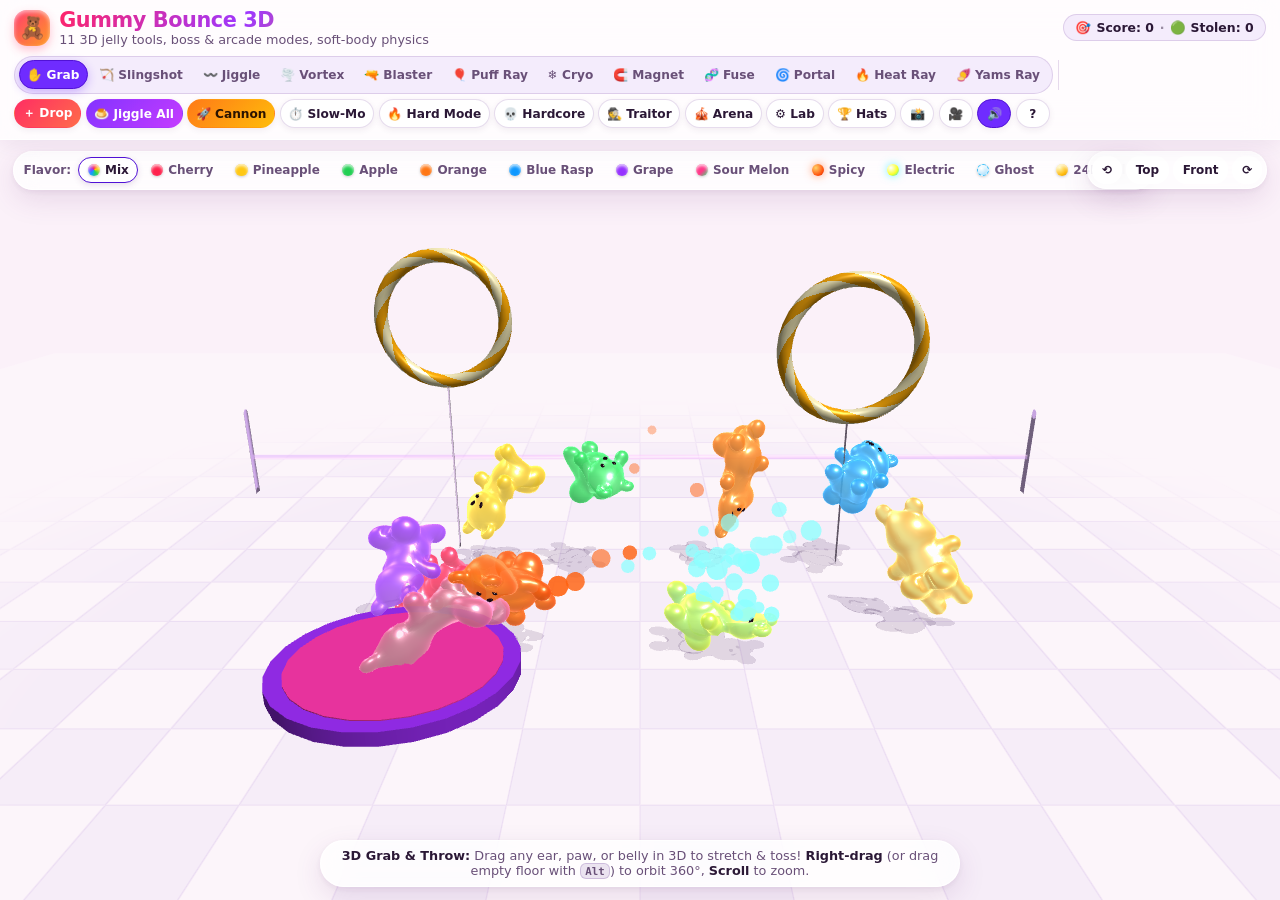
==== commit 2adfdbee: "feat: add 3D Yams Ray tool for inflatable jiggly gummy bear butts" ====
--- a/index.html
+++ b/index.html
@@ -73,6 +73,9 @@
         <button type="button" class="tool-btn" data-mode="heat" aria-pressed="false" title="Heat Laser — melt bears stretchy &amp; pop them like popcorn! (Key -)">
           <span aria-hidden="true">🔥</span> Heat Ray
         </button>
+        <button type="button" class="tool-btn" data-mode="yams" aria-pressed="false" title="Yams Ray — target bears to make their butts comically bigger! Hold Shift to shrink (Key =)">
+          <span aria-hidden="true">🍠</span> Yams Ray
+        </button>
       </div>
 
       <span class="toolbar-sep" role="separator" aria-orientation="vertical"></span>
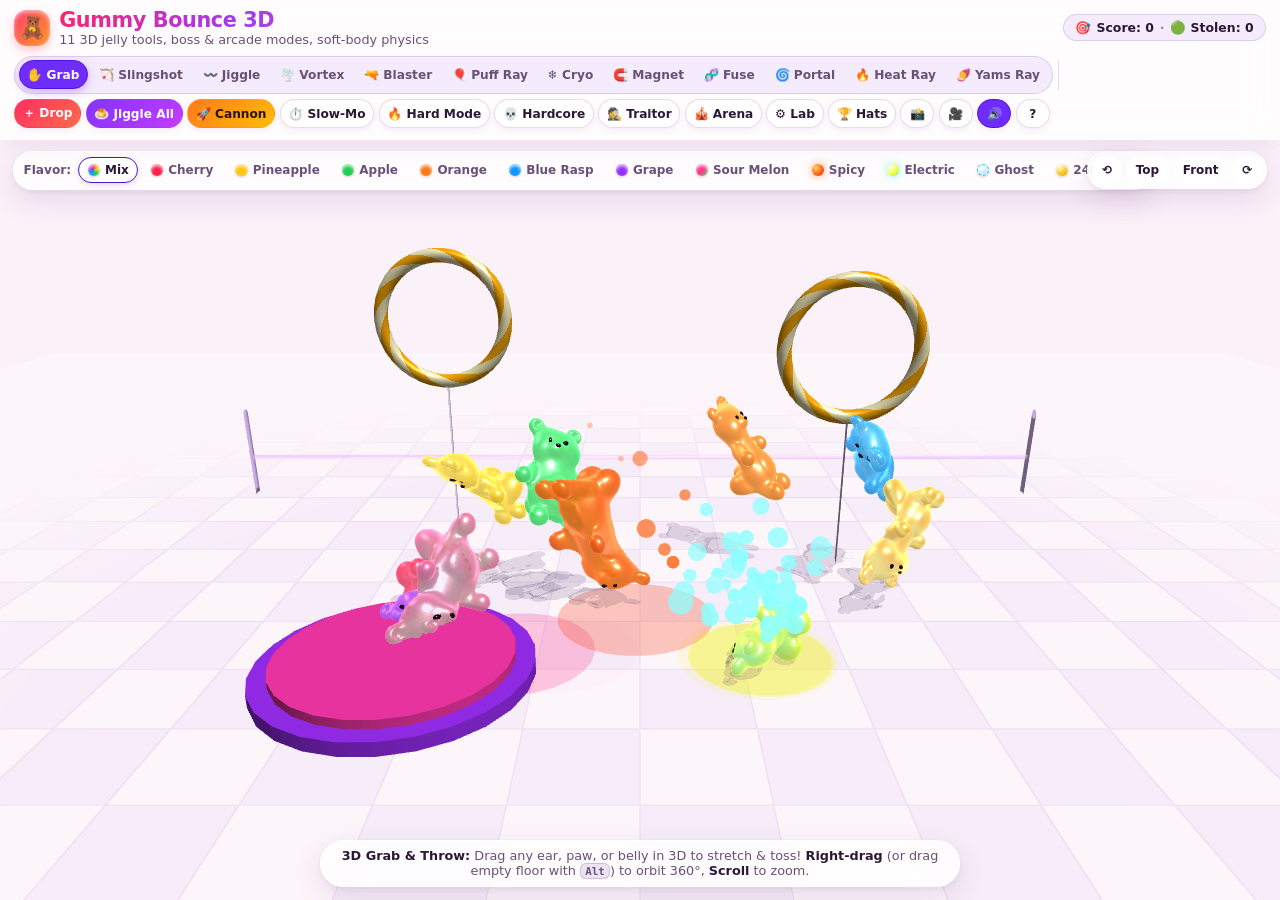
==== commit 5847ad4a: "feat: add steady Yams Ray, cheek-bounce, Yam Quake, Heavy Yam Slam crit, jelly ripples, puddles, cau" ====
--- a/index.html
+++ b/index.html
@@ -317,8 +317,15 @@
       <label for="slider-size">Bear Scale <span id="val-size">1.00x</span></label>
       <input type="range" id="slider-size" min="65" max="155" value="100">
     </div>
+    <div class="preset-grid" role="group" aria-label="Jelly Physics Presets">
+      <button type="button" class="preset-btn" data-preset="slime">🟢 Ultra-Slime</button>
+      <button type="button" class="preset-btn" data-preset="superball">🔴 Superball</button>
+      <button type="button" class="preset-btn" data-preset="jello">🍮 Jell-O Mold</button>
+      <button type="button" class="preset-btn" data-preset="lavalamp">🫧 Lava Lamp</button>
+    </div>
     <div class="popover-actions">
-      <button type="button" id="btn-zero-g" class="secondary-btn">Toggle Zero-G</button>
+      <button type="button" id="btn-yam-quake" class="secondary-btn">🍠 Yam Quake</button>
+      <button type="button" id="btn-zero-g" class="secondary-btn">Zero-G</button>
       <button type="button" id="btn-reset" class="danger-btn">Reset Pile</button>
     </div>
   </div>
--- a/styles.css
+++ b/styles.css
@@ -1237,4 +1237,27 @@
     font-size: 0.68rem;
     opacity: 0.78;
   }
+
+  /* Jelly Lab Physics Presets */
+  .preset-grid {
+    display: grid;
+    grid-template-columns: repeat(2, 1fr);
+    gap: 0.45rem;
+    margin: 0.65rem 0 0.75rem;
+  }
+  .preset-btn {
+    padding: 0.45rem 0.6rem;
+    border-radius: 10px;
+    border: 1.5px solid rgb(168 85 247 / 0.3);
+    background: rgb(255 255 255 / 0.88);
+    color: #2e1065;
+    font-size: 0.8rem;
+    font-weight: 700;
+    cursor: pointer;
+    transition: transform 120ms ease, background 120ms ease;
+  }
+  .preset-btn:hover {
+    background: rgb(243 232 255 / 0.96);
+    transform: translateY(-1px);
+  }
 }
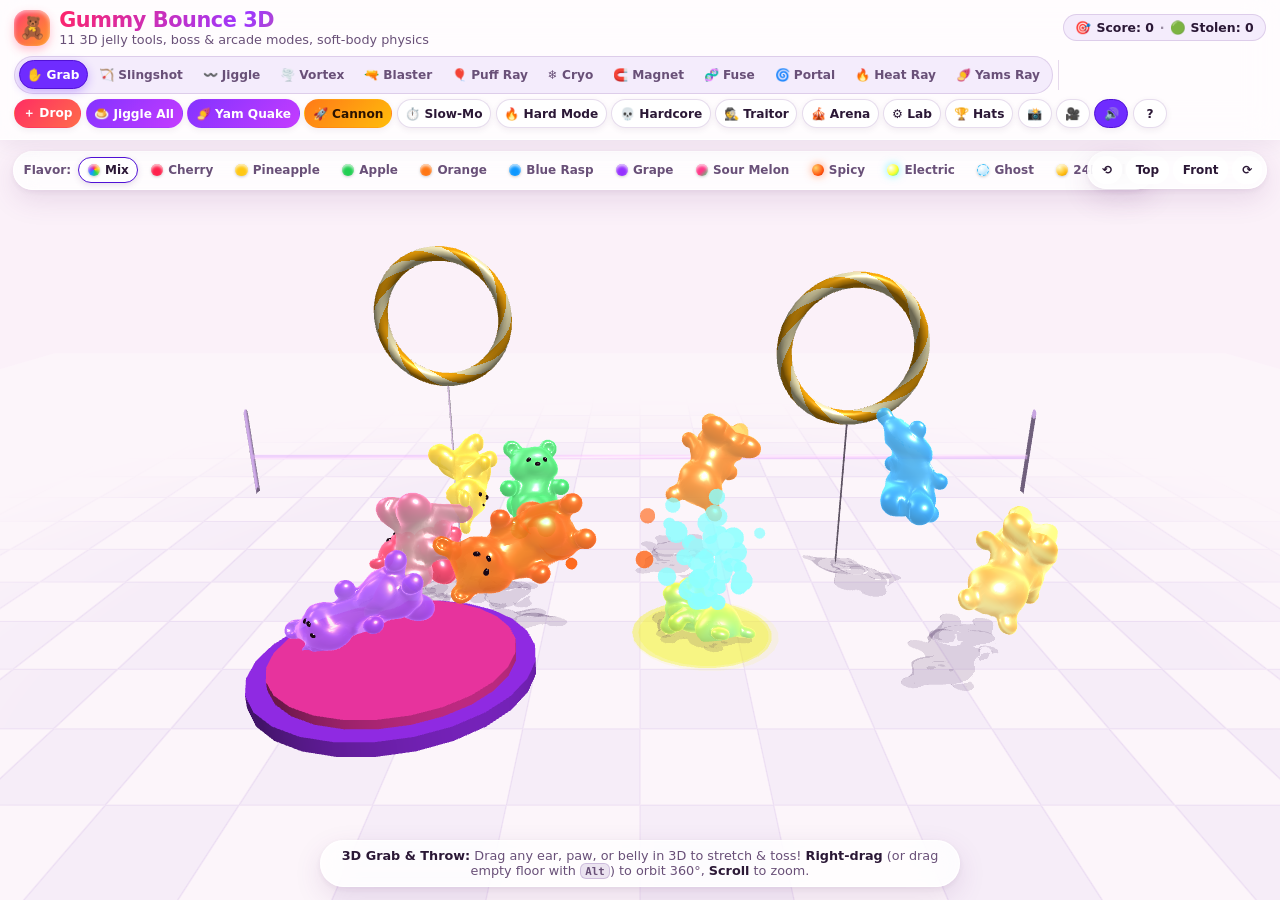
==== commit 5c57c308: "feat: add Yam Quake button to main toolbar with Y keyboard shortcut" ====
--- a/index.html
+++ b/index.html
@@ -87,6 +87,9 @@
         <button type="button" id="btn-jiggle-all" class="action-btn jelly" title="Jiggle every 3D bear at once (Space or Key J)">
           <span aria-hidden="true">🍮</span> Jiggle All
         </button>
+        <button type="button" id="btn-yam-quake-bar" class="action-btn jelly" title="Yam Quake — shake &amp; clap every bear's cheeks with shockwaves! (Key Y)">
+          <span aria-hidden="true">🍠</span> Yam Quake
+        </button>
         <button type="button" id="btn-launch-random" class="action-btn launch" title="Launch a bear toward the 3D hoops (Key L)">
           <span aria-hidden="true">🚀</span> Cannon
         </button>
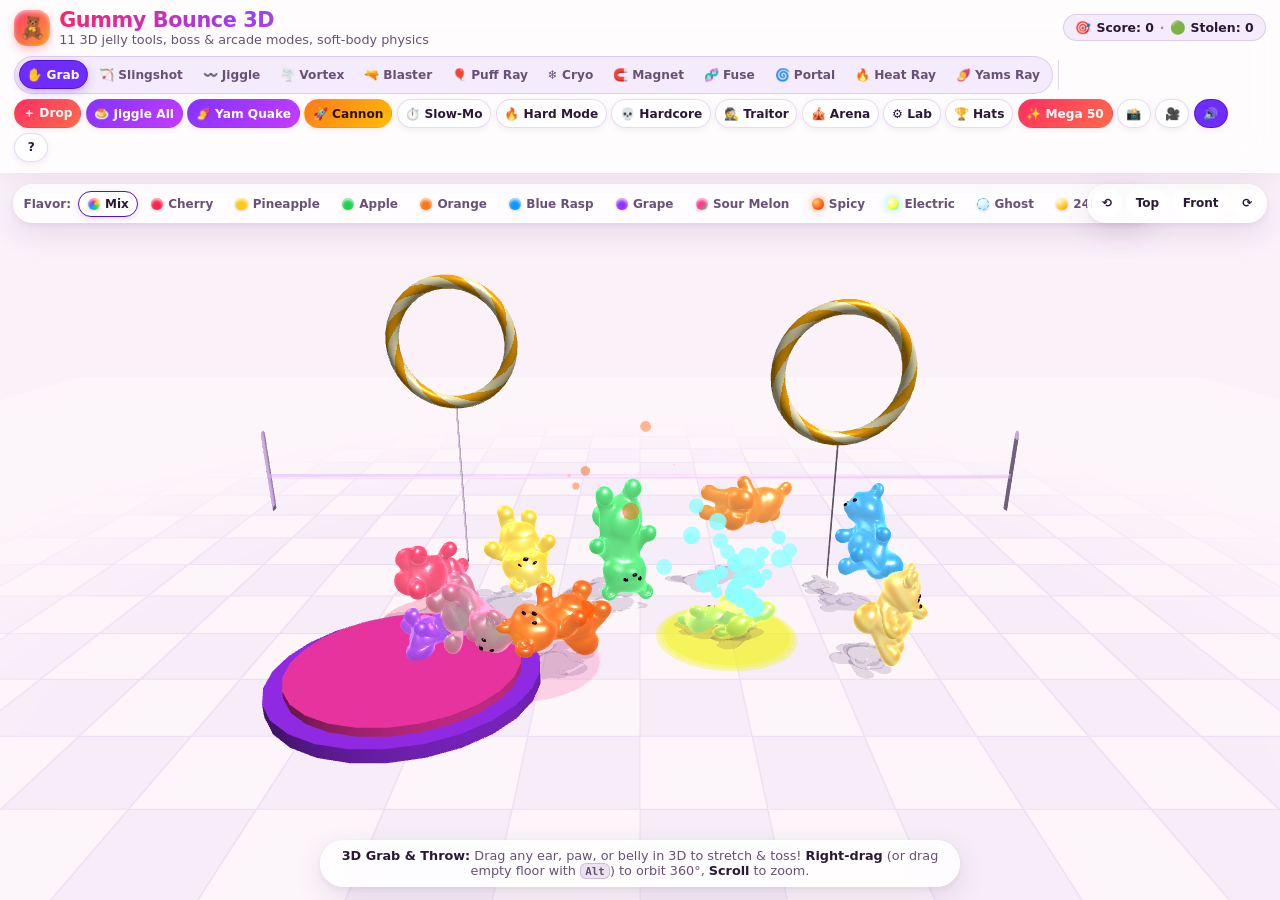
==== commit d40db74a: "feat: add 50+ Mega Expansion (10 tools, 10 flavors, 10 gadgets/themes, 10 mini-games/DJ synth, 10 co" ====
--- a/index.html
+++ b/index.html
@@ -111,8 +111,11 @@
         <button type="button" class="action-btn" commandfor="jelly-lab-popover" command="toggle-popover" title="Tune 3D squishiness, bounce, gravity &amp; size">
           <span aria-hidden="true">⚙️</span> Lab
         </button>
-        <button type="button" class="action-btn" commandfor="trophies-popover" command="toggle-popover" title="High Scores, Achievements &amp; 3D Bear Hats">
+        <button type="button" class="action-btn" commandfor="trophies-popover" command="toggle-popover" title="High Scores, Achievements, Missions &amp; 12 3D Bear Hats">
           <span aria-hidden="true">🏆</span> Hats
+        </button>
+        <button type="button" class="action-btn primary" commandfor="mega-popover" command="toggle-popover" title="50+ Extra Tools, Flavors, Gadgets, Mini-Games, DJ Rave &amp; Cameras!">
+          <span aria-hidden="true">✨</span> Mega 50
         </button>
         <button type="button" id="btn-photo-mode" class="icon-btn" aria-label="Photo Mode" aria-pressed="false" title="Photo Mode — freeze frame, orbit &amp; download PNG (Key C)">
           <span aria-hidden="true">📸</span>
@@ -288,18 +291,92 @@
     </div>
   </div>
 
+  <div id="fps-pill" class="fps-pill" hidden>FPS: <strong id="fps-val">60</strong> · Bears: <strong id="bear-count-val">0</strong></div>
+
   <div id="trophies-popover" class="candy-popover trophies-popover" popover="auto">
-    <h2>🏆 High Scores, Hats &amp; Achievements</h2>
+    <h2>🏆 High Scores, Missions &amp; Hats</h2>
     <div class="stats-grid" id="stats-grid">
       <div class="stat-card"><span>Best Score</span><strong id="stat-best-score">0</strong></div>
       <div class="stat-card"><span>Time-Attack</span><strong id="stat-best-ta">0</strong></div>
       <div class="stat-card"><span>Survival Wave</span><strong id="stat-best-wave">0</strong></div>
       <div class="stat-card"><span>Bosses KO'd</span><strong id="stat-bosses">0</strong></div>
     </div>
-    <h3>🎩 3D Bear Hats</h3>
+    <h3>🎯 Session Missions</h3>
+    <div class="mission-list" id="mission-list"></div>
+    <h3>🎩 12 3D Bear Hats</h3>
     <div class="hat-grid" id="hat-grid"></div>
-    <h3>🎖️ Achievements (<span id="ach-progress">0/10</span>)</h3>
+    <h3>🎖️ Achievements (<span id="ach-progress">0/20</span>)</h3>
     <div class="ach-list" id="ach-list"></div>
+    <div class="save-row">
+      <button type="button" id="btn-export-save" class="secondary-btn">📋 Copy Save Code</button>
+      <button type="button" id="btn-import-save" class="secondary-btn">📥 Import Save</button>
+    </div>
+  </div>
+
+  <div id="mega-popover" class="candy-popover mega-popover" popover="auto">
+    <h2>✨ Mega 50+ Expansion Pack</h2>
+
+    <h3>🛠️ 10 Extra 3D Tools &amp; Powers</h3>
+    <div class="mega-grid">
+      <button type="button" class="mega-btn tool-btn" data-mode="blackhole">🕳️ Black Hole</button>
+      <button type="button" class="mega-btn tool-btn" data-mode="bomb">💣 Candy Bomb</button>
+      <button type="button" class="mega-btn tool-btn" data-mode="clone">🪞 Clone Ray</button>
+      <button type="button" class="mega-btn tool-btn" data-mode="paint">🎨 Rainbow Brush</button>
+      <button type="button" class="mega-btn tool-btn" data-mode="bonk">🔨 Giant Bonk</button>
+      <button type="button" class="mega-btn tool-btn" data-mode="bungee">🪢 Bungee Cord</button>
+      <button type="button" class="mega-btn tool-btn" data-mode="bubble">🫧 Bubble Trap</button>
+      <button type="button" id="btn-grav-flip" class="mega-btn">🙃 Flip Gravity</button>
+      <button type="button" id="btn-disco-pulse" class="mega-btn">🪩 Disco Pulse</button>
+      <button type="button" id="btn-time-freeze" class="mega-btn">⏸️ Freeze Time</button>
+    </div>
+
+    <h3>🍬 10 Extra Flavors &amp; Custom Bear Maker</h3>
+    <div class="mega-grid">
+      <button type="button" class="mega-btn flavor-spawn" data-extra-flavor="bubblegum">🩷 Bubblegum</button>
+      <button type="button" class="mega-btn flavor-spawn" data-extra-flavor="cottoncandy">☁️ Cotton Candy</button>
+      <button type="button" class="mega-btn flavor-spawn" data-extra-flavor="mint">🌿 Mint Chill</button>
+      <button type="button" class="mega-btn flavor-spawn" data-extra-flavor="lava">🌋 Lava Magma</button>
+      <button type="button" class="mega-btn flavor-spawn" data-extra-flavor="galaxy">🌌 Galaxy</button>
+      <button type="button" class="mega-btn flavor-spawn" data-extra-flavor="toxic">☢️ Toxic Lime</button>
+      <button type="button" class="mega-btn flavor-spawn" data-extra-flavor="peach">🍑 Peach (+Yams!)</button>
+      <button type="button" class="mega-btn flavor-spawn" data-extra-flavor="choco">🍫 Choco Heavy</button>
+      <button type="button" class="mega-btn flavor-spawn" data-extra-flavor="rainbow">🌈 Rainbow</button>
+      <button type="button" class="mega-btn flavor-spawn" data-extra-flavor="diamond">💎 Diamond (8pt)</button>
+    </div>
+    <div class="custom-color-row">
+      <label for="custom-color-input">Custom Bear Color:</label>
+      <input type="color" id="custom-color-input" value="#ff33aa">
+      <button type="button" id="btn-spawn-custom" class="action-btn primary">Drop Custom</button>
+    </div>
+
+    <h3>🎪 10 Arena Gadgets &amp; Themes</h3>
+    <div class="mega-grid">
+      <button type="button" id="tog-bowling" class="mega-btn" aria-pressed="false">🎳 3D Bowling</button>
+      <button type="button" id="tog-pendulum" class="mega-btn" aria-pressed="false">⛓️ Wrecking Ball</button>
+      <button type="button" id="tog-laserbar" class="mega-btn" aria-pressed="false">🚨 Laser Hurdle</button>
+      <button type="button" id="tog-fountain" class="mega-btn" aria-pressed="false">⛲ Candy Fountain</button>
+      <button type="button" id="tog-icerink" class="mega-btn" aria-pressed="false">⛸️ Ice Rink Floor</button>
+      <button type="button" id="tog-moongrav" class="mega-btn" aria-pressed="false">🌕 Moon Gravity</button>
+      <button type="button" id="tog-autoturret" class="mega-btn" aria-pressed="false">🤖 Auto-Turret</button>
+      <button type="button" id="tog-booststrips" class="mega-btn" aria-pressed="false">⚡ Speed Strips</button>
+      <button type="button" id="tog-theme-sunset" class="mega-btn" aria-pressed="false">🌅 Sunset Sky</button>
+      <button type="button" id="tog-theme-space" class="mega-btn" aria-pressed="false">🌠 Space Sky</button>
+    </div>
+
+    <h3>🎮 Mini-Games, DJ Synth &amp; Cameras</h3>
+    <div class="mega-grid">
+      <button type="button" id="btn-king-gummy" class="mega-btn">🐻 King Gummy Boss</button>
+      <button type="button" id="btn-pinata-bear" class="mega-btn">🪅 Giant Piñata</button>
+      <button type="button" id="tog-lavafloor" class="mega-btn" aria-pressed="false">🌋 Floor is Lava</button>
+      <button type="button" id="btn-meteors" class="mega-btn">☄️ Meteor Shower</button>
+      <button type="button" id="btn-confetti" class="mega-btn">🎉 Confetti Cannon</button>
+      <button type="button" id="tog-djmusic" class="mega-btn" aria-pressed="false">🎵 DJ Rave 128BPM</button>
+      <button type="button" id="btn-chaos" class="mega-btn">🎲 Random Chaos!</button>
+      <button type="button" id="tog-autoorbit" class="mega-btn" aria-pressed="false">🎥 Auto-Orbit Cam</button>
+      <button type="button" id="tog-followcam" class="mega-btn" aria-pressed="false">🎯 Follow Bear Cam</button>
+      <button type="button" id="btn-lowcam" class="mega-btn">📐 Low Hero Cam</button>
+      <button type="button" id="tog-fps" class="mega-btn" aria-pressed="false">📊 Live FPS HUD</button>
+    </div>
   </div>
 
   <div id="jelly-lab-popover" class="candy-popover" popover="auto">
--- a/styles.css
+++ b/styles.css
@@ -1260,4 +1260,87 @@
     background: rgb(243 232 255 / 0.96);
     transform: translateY(-1px);
   }
+
+  /* Mega 50 Popover, Missions, Save Row & FPS Pill */
+  .mega-popover {
+    width: min(560px, 94vw);
+    max-height: 82vh;
+    overflow-y: auto;
+  }
+  .mega-popover h3 {
+    margin: 0.85rem 0 0.45rem;
+    font-size: 0.88rem;
+    color: #5b21b6;
+  }
+  .mega-grid {
+    display: grid;
+    grid-template-columns: repeat(auto-fill, minmax(122px, 1fr));
+    gap: 0.42rem;
+  }
+  .mega-btn {
+    padding: 0.44rem 0.52rem;
+    border-radius: 10px;
+    border: 1.5px solid rgb(168 85 247 / 0.28);
+    background: rgb(255 255 255 / 0.9);
+    color: #2e1065;
+    font-size: 0.78rem;
+    font-weight: 700;
+    cursor: pointer;
+    text-align: center;
+    transition: transform 110ms ease, background 110ms ease;
+  }
+  .mega-btn:hover {
+    transform: translateY(-1px);
+    background: rgb(243 232 255 / 0.96);
+  }
+  .mega-btn[aria-pressed="true"] {
+    background: linear-gradient(135deg, #9333ea, #ec4899);
+    color: #fff;
+    border-color: transparent;
+  }
+  .custom-color-row,
+  .save-row {
+    display: flex;
+    align-items: center;
+    gap: 0.55rem;
+    margin-top: 0.55rem;
+    flex-wrap: wrap;
+    font-size: 0.82rem;
+    font-weight: 600;
+  }
+  .mission-list {
+    display: flex;
+    flex-direction: column;
+    gap: 0.35rem;
+  }
+  .mission-item {
+    display: flex;
+    justify-content: space-between;
+    align-items: center;
+    padding: 0.38rem 0.6rem;
+    border-radius: 10px;
+    background: rgb(168 85 247 / 0.1);
+    font-size: 0.78rem;
+    font-weight: 600;
+  }
+  .mission-item.done {
+    background: linear-gradient(135deg, rgb(187 247 208 / 0.9), rgb(254 249 195 / 0.9));
+    color: #14532d;
+  }
+  .fps-pill {
+    position: fixed;
+    inset-block-end: 0.75rem;
+    inset-inline-start: 0.85rem;
+    z-index: 25;
+    padding: 0.3rem 0.68rem;
+    border-radius: 999px;
+    background: rgb(18 12 34 / 0.82);
+    color: #e9d5ff;
+    font-size: 0.76rem;
+    font-weight: 700;
+    backdrop-filter: blur(8px);
+  }
+  .fps-pill[hidden] {
+    display: none;
+  }
 }
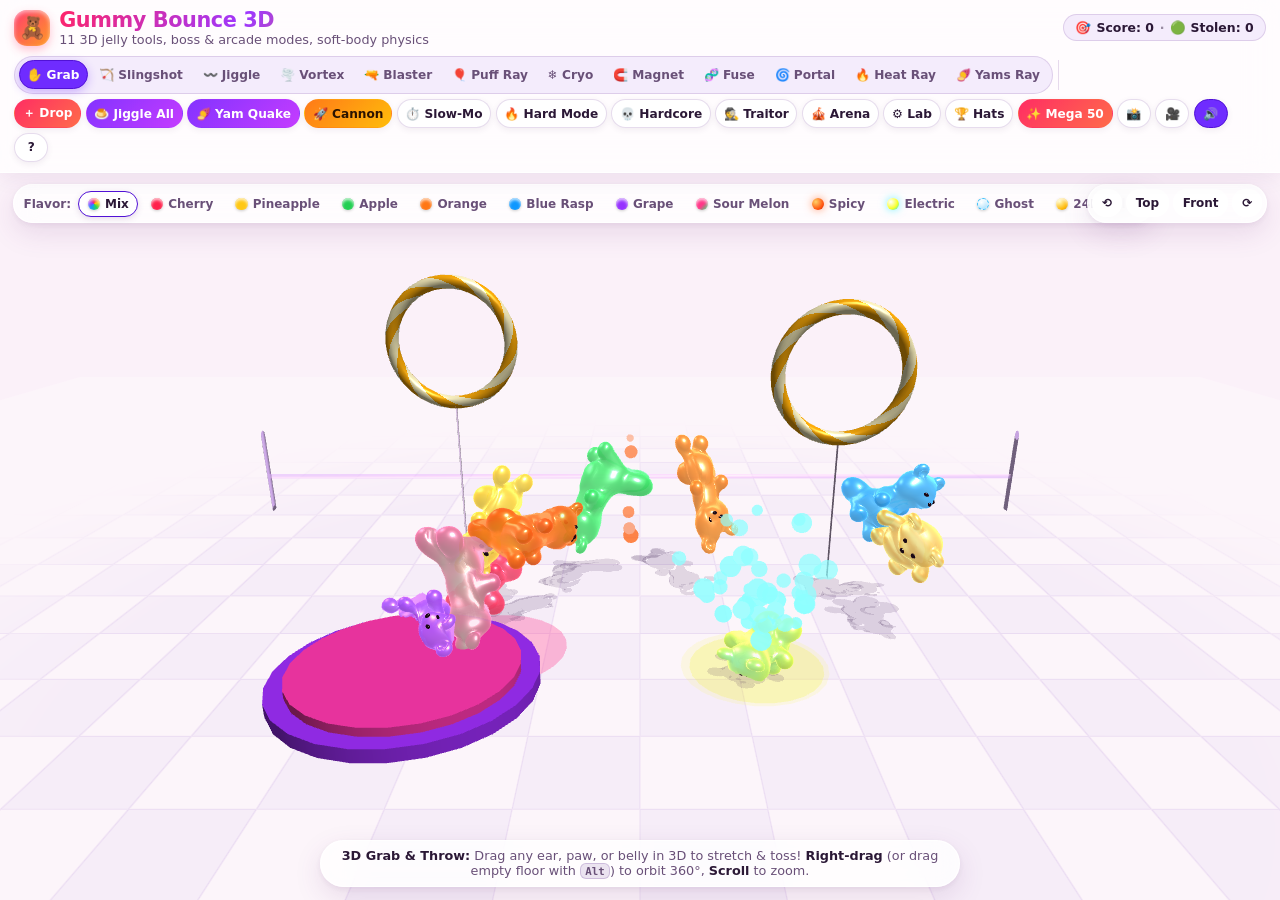
==== commit d248ad34: "fix: load mega50.js in index.html and fix all Mega-50 3D visuals, popover auto-close, missions & sky" ====
--- a/index.html
+++ b/index.html
@@ -18,6 +18,7 @@
   <script defer src="physics3d.js"></script>
   <script defer src="renderer3d.js"></script>
   <script defer src="progression.js"></script>
+  <script defer src="mega50.js"></script>
   <script defer src="app.js"></script>
 </head>
 <body>
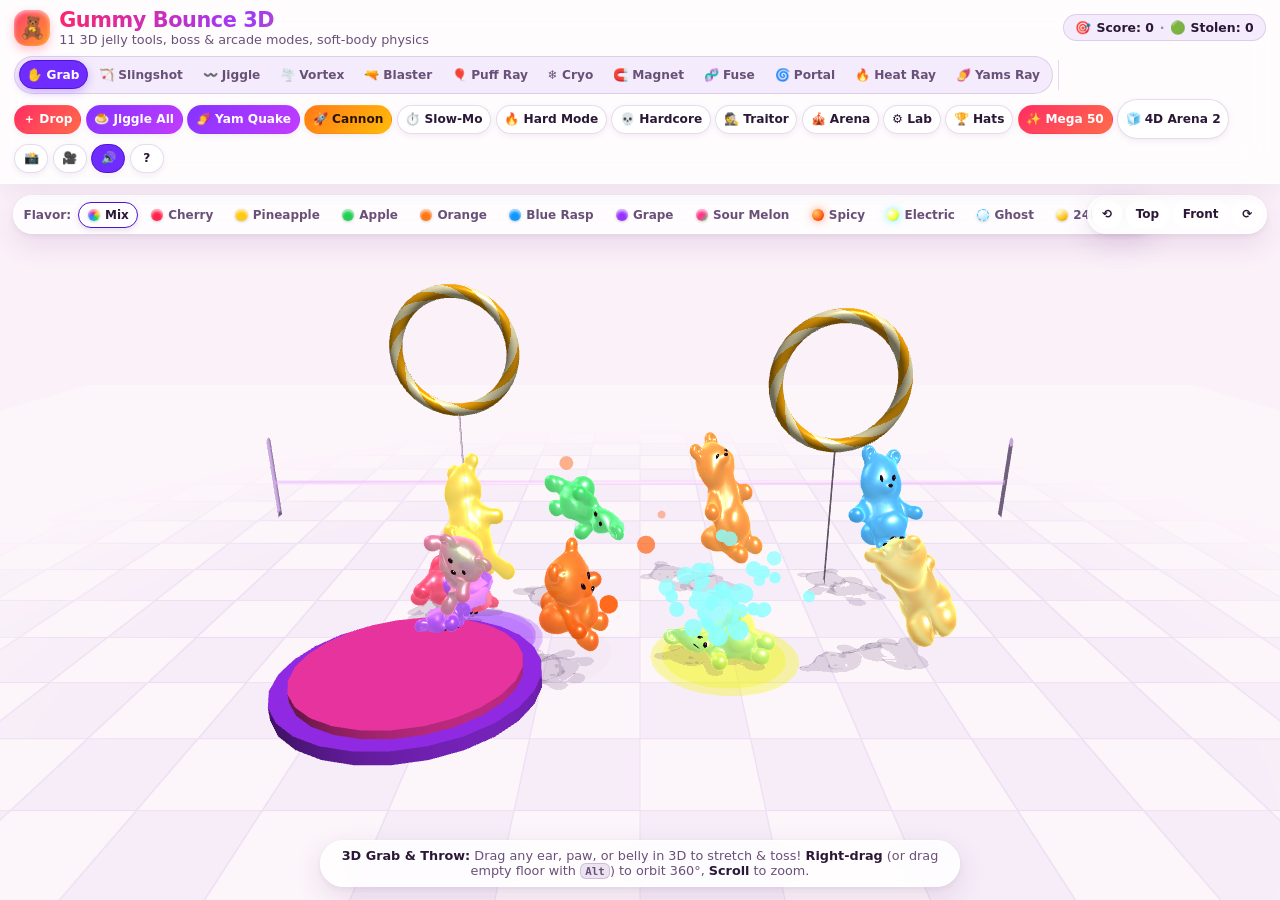
==== commit ca6141a4: "feat: create Gummy Bounce Arena 2 (4D Tesseract Edition)" ====
--- a/index.html
+++ b/index.html
@@ -118,6 +118,9 @@
         <button type="button" class="action-btn primary" commandfor="mega-popover" command="toggle-popover" title="50+ Extra Tools, Flavors, Gadgets, Mini-Games, DJ Rave &amp; Cameras!">
           <span aria-hidden="true">✨</span> Mega 50
         </button>
+        <a href="arena2/index.html" class="action-btn" style="text-decoration:none;display:inline-flex;align-items:center;gap:0.25rem;" title="Play Gummy Bounce Arena 2 (4D Tesseract Edition)!">
+          <span aria-hidden="true">🧊</span> 4D Arena 2
+        </a>
         <button type="button" id="btn-photo-mode" class="icon-btn" aria-label="Photo Mode" aria-pressed="false" title="Photo Mode — freeze frame, orbit &amp; download PNG (Key C)">
           <span aria-hidden="true">📸</span>
         </button>
